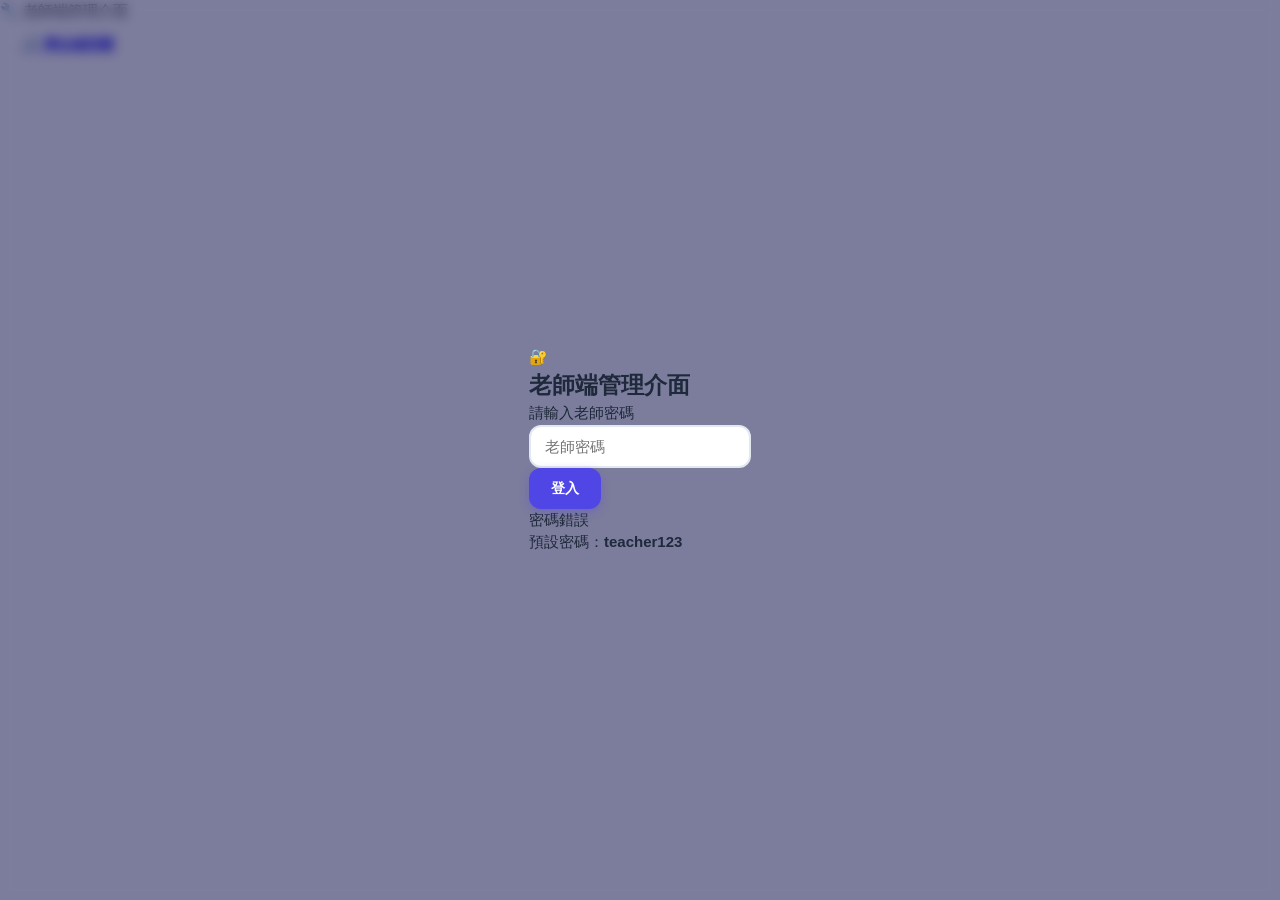
==== teacher.html @ f8ef1023 "Initial commit: flowchart quiz website" ====
<!DOCTYPE html>
<html lang="zh-TW">
<head>
  <meta charset="UTF-8" />
  <meta name="viewport" content="width=device-width, initial-scale=1.0" />
  <title>老師端管理介面 — 流程圖配對練習</title>
  <link rel="stylesheet" href="css/style.css" />
  <style>
    /* ── Teacher-only styles ── */
    .t-layout { display:flex; height:calc(100vh - 56px); overflow:hidden; }
    .t-sidebar {
      width:200px; min-width:200px;
      background:white; border-right:1px solid #e5e7eb;
      padding:20px 12px; display:flex; flex-direction:column; gap:6px;
    }
    .t-nav-btn {
      display:flex; align-items:center; gap:10px;
      padding:10px 14px; border-radius:12px; border:none;
      background:transparent; cursor:pointer;
      font-size:.9rem; font-weight:600; color:#6b7280;
      text-align:left; transition:background .15s, color .15s;
    }
    .t-nav-btn:hover { background:#f3f4f6; color:#4f46e5; }
    .t-nav-btn.active { background:#ede9fe; color:#4f46e5; }
    .t-nav-icon { font-size:1.1rem; }
    .t-content { flex:1; overflow-y:auto; padding:28px 32px; }
    .section { display:none; }
    .section.active { display:block; }

    /* ── Sub-mode tabs ── */
    .mode-tabs { display:flex; gap:4px; margin-bottom:20px; }
    .mode-tab {
      padding:8px 18px; border-radius:10px; border:none;
      font-size:.85rem; font-weight:600; cursor:pointer;
      background:#f3f4f6; color:#6b7280; transition:background .15s, color .15s;
    }
    .mode-tab.active { background:#4f46e5; color:white; }
    .mode-panel { display:none; }
    .mode-panel.active { display:block; }

    /* ── Builder canvas ── */
    #builderCanvas {
      width:100%; height:420px;
      border:2px solid #e5e7eb; border-radius:14px;
      background:white; position:relative; overflow:hidden; cursor:default;
    }
    .builder-node {
      position:absolute; cursor:move; user-select:none;
      display:flex; align-items:center; justify-content:center;
      font-size:.8rem; font-weight:700; text-align:center;
    }
    .builder-node.rect {
      background:#ede9fe; border:2px solid #a78bfa;
      border-radius:10px; min-width:120px; height:44px; padding:0 12px;
    }
    .builder-node.diamond-wrap {
      width:90px; height:90px;
    }
    .builder-node.diamond-inner {
      width:80px; height:80px;
      background:#fef3c7; border:2px solid #f59e0b;
      border-radius:4px; transform:rotate(45deg);
    }
    .builder-node.diamond-inner span { transform:rotate(-45deg); display:block; font-size:.72rem; }
    .builder-node.selected { outline:3px solid #4f46e5; outline-offset:2px; }
    .builder-node .del-node {
      position:absolute; top:-8px; right:-8px;
      background:#ef4444; color:white; border:none; border-radius:50%;
      width:18px; height:18px; font-size:.7rem; cursor:pointer;
      display:none; align-items:center; justify-content:center;
    }
    .builder-node:hover .del-node { display:flex; }

    /* ── Image preview ── */
    #imgPreview {
      max-width:100%; max-height:300px; border-radius:12px;
      border:1px solid #e5e7eb; margin:12px 0; display:none;
    }
    #aiResult {
      background:#f0fdf4; border:1px solid #86efac;
      border-radius:12px; padding:16px; margin-top:12px; display:none;
    }

    /* ── JSON editor ── */
    #jsonEditor {
      width:100%; height:300px;
      font-family:'Courier New', monospace; font-size:.82rem;
      border:2px solid #e5e7eb; border-radius:12px; padding:12px;
      outline:none; resize:vertical;
    }
    #jsonEditor:focus { border-color:#4f46e5; }

    /* ── Scores table ── */
    .score-filter { display:flex; gap:12px; margin-bottom:16px; flex-wrap:wrap; }
  </style>
</head>
<body>

<!-- ── 登入遮罩 ── -->
<div id="loginOverlay" class="overlay">
  <div class="modal">
    <div class="modal-icon">🔐</div>
    <h2 class="modal-title">老師端管理介面</h2>
    <p class="modal-desc">請輸入老師密碼</p>
    <div class="form-group">
      <input type="password" id="teacherPw" class="form-input" placeholder="老師密碼" />
    </div>
    <button class="btn btn-primary w-full" onclick="doTeacherLogin()">登入</button>
    <div class="form-error" id="loginError">密碼錯誤</div>
    <p class="text-sm text-gray mt-4">預設密碼：<strong>teacher123</strong></p>
  </div>
</div>

<!-- ── 頂部列 ── -->
<div class="topbar">
  <div class="topbar-brand">
    <span class="icon">🔧</span>
    老師端管理介面
  </div>
  <div class="topbar-right">
    <a href="index.html?q=Q001" target="_blank" class="btn btn-outline btn-sm">🔗 學生端預覽</a>
  </div>
</div>

<!-- ── 主畫面 ── -->
<div id="mainLayout" class="t-layout hidden">

  <!-- 左側導覽 -->
  <div class="t-sidebar">
    <p style="font-size:.72rem;font-weight:700;color:#9ca3af;text-transform:uppercase;letter-spacing:.08em;margin-bottom:8px;padding:0 4px;">功能選單</p>
    <button class="t-nav-btn active" onclick="showSection('questions')" id="nav-questions">
      <span class="t-nav-icon">📋</span> 題目管理
    </button>
    <button class="t-nav-btn" onclick="showSection('addQuestion')" id="nav-addQuestion">
      <span class="t-nav-icon">➕</span> 新增題目
    </button>
    <button class="t-nav-btn" onclick="showSection('scores')" id="nav-scores">
      <span class="t-nav-icon">📊</span> 成績查看
    </button>
    <div style="margin-top:auto; padding-top:16px; border-top:1px solid #f3f4f6;">
      <button class="t-nav-btn" onclick="doLogout()" style="color:#ef4444;">
        <span class="t-nav-icon">🚪</span> 登出
      </button>
    </div>
  </div>

  <!-- 右側內容 -->
  <div class="t-content">

    <!-- ── 題目管理 ── -->
    <div class="section active" id="section-questions">
      <div style="display:flex;align-items:center;justify-content:space-between;margin-bottom:20px;">
        <h2 style="font-size:1.2rem;font-weight:700;color:#1e1b4b;">📋 題目管理</h2>
        <button class="btn btn-primary btn-sm" onclick="showSection('addQuestion')">➕ 新增題目</button>
      </div>
      <div class="card" style="padding:0;overflow:hidden;">
        <div id="questionListLoading" style="padding:40px;text-align:center;color:#9ca3af;">
          <div class="spinner" style="margin:0 auto 12px;"></div>載入中…
        </div>
        <div id="questionListEmpty" style="padding:40px;text-align:center;color:#9ca3af;display:none;">
          還沒有題目，點右上角「新增題目」開始建立！
        </div>
        <table class="data-table" id="questionTable" style="display:none;">
          <thead>
            <tr>
              <th>題目 ID</th>
              <th>題目名稱</th>
              <th>節點數</th>
              <th>開放狀態</th>
              <th>學生連結</th>
              <th>操作</th>
            </tr>
          </thead>
          <tbody id="questionTableBody"></tbody>
        </table>
      </div>
    </div>

    <!-- ── 新增題目 ── -->
    <div class="section" id="section-addQuestion">
      <h2 style="font-size:1.2rem;font-weight:700;color:#1e1b4b;margin-bottom:16px;">➕ 新增題目</h2>

      <div class="form-group">
        <label class="form-label">題目名稱</label>
        <input type="text" id="newTitle" class="form-input" placeholder="例如：泡茶流程" />
      </div>

      <div class="mode-tabs">
        <button class="mode-tab active" onclick="switchMode('image')">📷 上傳圖片（AI辨識）</button>
        <button class="mode-tab" onclick="switchMode('builder')">🖱️ 視覺介面</button>
        <button class="mode-tab" onclick="switchMode('json')">🔧 JSON 編輯</button>
      </div>

      <!-- Mode A: 圖片上傳 -->
      <div class="mode-panel active" id="mode-image">
        <div class="upload-area" id="uploadArea" onclick="document.getElementById('imgInput').click()">
          <div class="upload-icon">📷</div>
          <div class="upload-text">點擊或拖曳上傳流程圖圖片</div>
          <div class="upload-sub">支援 PNG / JPG，建議從 PPT 或 Canva 截圖</div>
          <input type="file" id="imgInput" accept="image/*" style="display:none;" onchange="handleImageSelect(event)" />
        </div>
        <img id="imgPreview" alt="圖片預覽" />
        <div id="aiLoadingMsg" style="text-align:center;display:none;padding:16px;">
          <div class="spinner"></div>
          <p style="margin-top:10px;color:#6b7280;font-size:.88rem;">AI 辨識中，請稍候…</p>
        </div>
        <div id="aiResult">
          <p style="font-weight:700;color:#065f46;margin-bottom:10px;">✅ AI 辨識完成，請確認以下結果：</p>
          <div id="aiResultPreview"></div>
          <div style="display:flex;gap:8px;margin-top:12px;">
            <button class="btn btn-success btn-sm" onclick="saveFromAI()">✅ 確認儲存</button>
            <button class="btn btn-ghost btn-sm" onclick="switchMode('json')">✏️ 切換 JSON 編輯</button>
          </div>
        </div>
      </div>

      <!-- Mode B: 視覺介面 -->
      <div class="mode-panel" id="mode-builder">
        <div style="display:flex;gap:8px;margin-bottom:12px;flex-wrap:wrap;">
          <button class="btn btn-outline btn-sm" onclick="builderAddNode('rect')">＋ 矩形</button>
          <button class="btn btn-outline btn-sm" onclick="builderAddNode('diamond')">＋ 菱形</button>
          <button class="btn btn-sm" id="connectBtn" onclick="toggleConnectMode()"
            style="background:#fef3c7;color:#92400e;border:1px solid #fcd34d;">🔗 連線模式</button>
          <button class="btn btn-ghost btn-sm" onclick="builderClear()">🗑️ 清除全部</button>
        </div>
        <div id="builderCanvas">
          <svg id="builderSvg" style="position:absolute;top:0;left:0;width:100%;height:100%;pointer-events:none;overflow:visible;">
            <defs>
              <marker id="barrow" viewBox="0 0 10 10" refX="9" refY="5" markerWidth="7" markerHeight="7" orient="auto">
                <path d="M0,0 L10,5 L0,10 z" fill="#6366f1"/>
              </marker>
            </defs>
          </svg>
          <div id="builderNodes"></div>
          <p id="builderHint" style="position:absolute;bottom:12px;left:50%;transform:translateX(-50%);color:#9ca3af;font-size:.78rem;">點選上方按鈕新增節點，雙擊節點可編輯文字</p>
        </div>
        <div id="connLabel" style="display:none;margin-top:10px;">
          <label class="form-label">連線標籤（選填，例如 Yes / No）</label>
          <input type="text" id="connLabelInput" class="form-input" style="max-width:200px;" placeholder="空白表示無標籤" />
          <button class="btn btn-primary btn-sm" style="margin-left:8px;" onclick="confirmConnect()">確認連線</button>
          <button class="btn btn-ghost btn-sm" style="margin-left:4px;" onclick="cancelConnect()">取消</button>
        </div>
        <button class="btn btn-primary" style="margin-top:16px;" onclick="saveFromBuilder()">💾 儲存題目</button>
      </div>

      <!-- Mode C: JSON 編輯 -->
      <div class="mode-panel" id="mode-json">
        <p style="font-size:.82rem;color:#9ca3af;margin-bottom:8px;">📌 進階使用者可直接編輯 JSON 格式。格式說明請參考 README.md</p>
        <textarea id="jsonEditor" placeholder='{
  "nodes": [
    { "id": "n1", "type": "rect", "label": "步驟一" },
    { "id": "n2", "type": "diamond", "label": "條件?" }
  ],
  "connections": [
    { "from": "n1", "to": "n2" }
  ],
  "layout": [
    { "id": "n1", "row": 0, "col": 0 },
    { "id": "n2", "row": 1, "col": 0 }
  ]
}'></textarea>
        <div style="display:flex;gap:8px;margin-top:12px;">
          <button class="btn btn-primary btn-sm" onclick="saveFromJSON()">💾 儲存題目</button>
          <button class="btn btn-ghost btn-sm" onclick="validateJSON()">✔ 驗證格式</button>
        </div>
        <div id="jsonError" style="color:#ef4444;font-size:.82rem;margin-top:8px;display:none;"></div>
        <div id="jsonOk" style="color:#059669;font-size:.82rem;margin-top:8px;display:none;">✅ 格式正確</div>
      </div>
    </div>

    <!-- ── 成績查看 ── -->
    <div class="section" id="section-scores">
      <h2 style="font-size:1.2rem;font-weight:700;color:#1e1b4b;margin-bottom:16px;">📊 成績查看</h2>
      <div class="card" style="margin-bottom:16px;">
        <div class="score-filter">
          <div>
            <label class="form-label">篩選題目</label>
            <select id="scoreFilterQ" class="form-select" style="min-width:160px;" onchange="loadScores()">
              <option value="">全部題目</option>
            </select>
          </div>
          <div>
            <label class="form-label">篩選學生座號</label>
            <input type="text" id="scoreFilterS" class="form-input" style="max-width:140px;" placeholder="例如：101" onchange="loadScores()" />
          </div>
          <div style="align-self:flex-end;">
            <button class="btn btn-ghost btn-sm" onclick="exportCSV()">⬇ 匯出 CSV</button>
          </div>
        </div>
      </div>
      <div class="card" style="padding:0;overflow:hidden;">
        <div id="scoreLoading" style="padding:40px;text-align:center;color:#9ca3af;">
          <div class="spinner" style="margin:0 auto 12px;"></div>載入中…
        </div>
        <div id="scoreEmpty" style="padding:40px;text-align:center;color:#9ca3af;display:none;">目前尚無成績紀錄</div>
        <table class="data-table" id="scoreTable" style="display:none;">
          <thead>
            <tr>
              <th>時間</th>
              <th>座號</th>
              <th>姓名</th>
              <th>題目</th>
              <th>得分</th>
              <th>明細</th>
            </tr>
          </thead>
          <tbody id="scoreTableBody"></tbody>
        </table>
      </div>
    </div>

  </div><!-- /.t-content -->
</div><!-- /#mainLayout -->

<!-- Toast -->
<div class="toast" id="toast"></div>

<script src="js/teacher.js"></script>
</body>
</html>
---- css/style.css ----
/* ══════════════════════════════════════════════════════════════
   流程圖配對練習 — Student UI Stylesheet
   ══════════════════════════════════════════════════════════════ */

/* ── Reset & Base ─────────────────────────────────────────── */
*, *::before, *::after { box-sizing: border-box; margin: 0; padding: 0; }

:root {
  --clr-bg:          #f0f4ff;
  --clr-surface:     #ffffff;
  --clr-primary:     #4f46e5;
  --clr-primary-h:   #4338ca;
  --clr-secondary:   #7c3aed;
  --clr-accent:      #06b6d4;
  --clr-success:     #16a34a;
  --clr-danger:      #dc2626;
  --clr-warn:        #d97706;
  --clr-text:        #1e293b;
  --clr-text-soft:   #64748b;
  --clr-border:      #e2e8f0;
  --clr-sidebar-bg:  #f8f7ff;

  --radius-sm:  6px;
  --radius-md:  12px;
  --radius-lg:  20px;
  --radius-xl:  28px;

  --shadow-sm:  0 1px 3px rgba(0,0,0,.08);
  --shadow-md:  0 4px 16px rgba(0,0,0,.10);
  --shadow-lg:  0 8px 32px rgba(0,0,0,.14);

  --topbar-h:   60px;
  --sidebar-w:  260px;
}

html, body {
  height: 100%;
  font-family: 'Microsoft JhengHei', 'PingFang TC', 'Noto Sans TC', sans-serif;
  background: var(--clr-bg);
  color: var(--clr-text);
  font-size: 15px;
  line-height: 1.5;
}

.hidden { display: none !important; }

/* ── Overlay (Login / Success) ────────────────────────────── */
.overlay {
  position: fixed; inset: 0;
  background: rgba(30, 27, 75, .55);
  backdrop-filter: blur(6px);
  display: flex;
  align-items: center;
  justify-content: center;
  z-index: 1000;
}

/* ── Login Card ────────────────────────────────────────────── */
.login-card {
  background: var(--clr-surface);
  border-radius: var(--radius-xl);
  padding: 40px 36px 36px;
  width: min(420px, 92vw);
  box-shadow: var(--shadow-lg);
  display: flex;
  flex-direction: column;
  gap: 16px;
  animation: slideUp .35s ease;
}

.login-logo {
  font-size: 3rem;
  text-align: center;
  line-height: 1;
}

.login-title {
  text-align: center;
  font-size: 1.45rem;
  font-weight: 700;
  color: var(--clr-primary);
}

.login-subtitle {
  text-align: center;
  color: var(--clr-text-soft);
  font-size: .9rem;
  margin-top: -8px;
}

.form-group {
  display: flex;
  flex-direction: column;
  gap: 6px;
}

.form-group label {
  font-weight: 600;
  font-size: .88rem;
  color: var(--clr-text-soft);
  letter-spacing: .03em;
}

.form-group input {
  border: 2px solid var(--clr-border);
  border-radius: var(--radius-md);
  padding: 11px 14px;
  font-size: 1rem;
  font-family: inherit;
  transition: border-color .2s, box-shadow .2s;
  outline: none;
  color: var(--clr-text);
}

.form-group input:focus {
  border-color: var(--clr-primary);
  box-shadow: 0 0 0 3px rgba(79,70,229,.15);
}

.login-error {
  background: #fef2f2;
  border: 1px solid #fecaca;
  border-radius: var(--radius-sm);
  color: var(--clr-danger);
  font-size: .88rem;
  padding: 10px 14px;
  text-align: center;
}

/* ── Buttons ───────────────────────────────────────────────── */
.btn {
  display: inline-flex;
  align-items: center;
  justify-content: center;
  gap: 7px;
  border: none;
  border-radius: var(--radius-md);
  padding: 11px 22px;
  font-size: .95rem;
  font-family: inherit;
  font-weight: 600;
  cursor: pointer;
  transition: background .18s, transform .12s, box-shadow .18s, opacity .18s;
  white-space: nowrap;
}

.btn:active { transform: scale(.97); }
.btn:disabled { opacity: .45; cursor: not-allowed; transform: none; }

.btn-primary {
  background: var(--clr-primary);
  color: #fff;
  box-shadow: 0 3px 10px rgba(79,70,229,.35);
}
.btn-primary:hover:not(:disabled) {
  background: var(--clr-primary-h);
  box-shadow: 0 5px 16px rgba(79,70,229,.4);
}

.btn-full { width: 100%; }

.btn-confirm {
  background: linear-gradient(135deg, #16a34a, #15803d);
  color: #fff;
  box-shadow: 0 3px 10px rgba(22,163,74,.35);
}
.btn-confirm:hover:not(:disabled) {
  background: linear-gradient(135deg, #15803d, #166534);
}

.btn-submit {
  background: linear-gradient(135deg, var(--clr-primary), var(--clr-secondary));
  color: #fff;
  box-shadow: 0 3px 10px rgba(79,70,229,.35);
}
.btn-submit:hover:not(:disabled) { opacity: .9; }

.btn-reset {
  background: #f1f5f9;
  color: var(--clr-text-soft);
  border: 1.5px solid var(--clr-border);
}
.btn-reset:hover { background: #e2e8f0; }

/* ── Spinner ───────────────────────────────────────────────── */
.spinner {
  width: 18px; height: 18px;
  border: 2.5px solid rgba(255,255,255,.35);
  border-top-color: #fff;
  border-radius: 50%;
  animation: spin .7s linear infinite;
  display: inline-block;
}

.big-spinner {
  width: 48px; height: 48px;
  border: 4px solid var(--clr-border);
  border-top-color: var(--clr-primary);
  border-radius: 50%;
  animation: spin .8s linear infinite;
  margin: 0 auto 16px;
}

@keyframes spin { to { transform: rotate(360deg); } }

@keyframes slideUp {
  from { opacity: 0; transform: translateY(24px); }
  to   { opacity: 1; transform: translateY(0); }
}

@keyframes popIn {
  from { opacity: 0; transform: scale(.85); }
  to   { opacity: 1; transform: scale(1); }
}

/* ── Top Bar ───────────────────────────────────────────────── */
#topBar {
  position: fixed;
  top: 0; left: 0; right: 0;
  height: var(--topbar-h);
  background: linear-gradient(135deg, var(--clr-primary), var(--clr-secondary));
  display: flex;
  align-items: center;
  justify-content: space-between;
  padding: 0 24px;
  z-index: 100;
  box-shadow: 0 2px 12px rgba(79,70,229,.3);
}

.topbar-left {
  display: flex;
  align-items: center;
  gap: 10px;
  overflow: hidden;
}

.topbar-icon { font-size: 1.4rem; }

.topbar-title {
  font-size: 1.1rem;
  font-weight: 700;
  color: #fff;
  letter-spacing: .02em;
  white-space: nowrap;
}

.question-badge {
  background: rgba(255,255,255,.22);
  color: #fff;
  border-radius: 20px;
  padding: 3px 12px;
  font-size: .8rem;
  font-weight: 600;
  white-space: nowrap;
}

.user-badge {
  display: flex;
  align-items: center;
  gap: 7px;
  background: rgba(255,255,255,.18);
  color: #fff;
  border-radius: 20px;
  padding: 5px 14px;
  font-size: .88rem;
  font-weight: 600;
  white-space: nowrap;
}

.user-avatar { font-size: 1rem; }

/* ── App Shell Layout ──────────────────────────────────────── */
#appShell {
  display: flex;
  flex-direction: column;
  height: 100vh;
}

#mainBody {
  display: flex;
  margin-top: var(--topbar-h);
  height: calc(100vh - var(--topbar-h));
  overflow: hidden;
}

/* ── Sidebar ────────────────────────────────────────────────── */
#sidebar {
  width: var(--sidebar-w);
  flex-shrink: 0;
  background: var(--clr-sidebar-bg);
  border-right: 2px solid var(--clr-border);
  display: flex;
  flex-direction: column;
  overflow: hidden;
  padding: 16px 14px;
  gap: 12px;
}

.sidebar-header h2 {
  font-size: 1rem;
  font-weight: 700;
  color: var(--clr-primary);
}

.sidebar-hint {
  font-size: .78rem;
  color: var(--clr-text-soft);
  margin-top: 2px;
}

#cardPool {
  flex: 1;
  overflow-y: auto;
  display: flex;
  flex-direction: column;
  gap: 10px;
  padding-right: 2px;
}

#cardPool::-webkit-scrollbar { width: 5px; }
#cardPool::-webkit-scrollbar-thumb { background: var(--clr-border); border-radius: 4px; }

/* ── Draggable Cards ────────────────────────────────────────── */
.drag-card {
  position: relative;
  display: flex;
  align-items: center;
  justify-content: center;
  text-align: center;
  padding: 10px 12px;
  font-size: .88rem;
  font-weight: 600;
  cursor: grab;
  user-select: none;
  transition: opacity .2s, box-shadow .2s, transform .15s;
  min-height: 52px;
  word-break: break-all;
}

.drag-card:hover { transform: translateY(-2px); box-shadow: var(--shadow-md); }
.drag-card:active { cursor: grabbing; }

.drag-card.used {
  opacity: .3;
  pointer-events: none;
}

/* Rect card */
.drag-card.type-rect {
  background: linear-gradient(135deg, #dbeafe, #bfdbfe);
  border: 2.5px solid #3b82f6;
  border-radius: var(--radius-md);
  color: #1d4ed8;
}

/* Diamond card — visual diamond shape */
.drag-card.type-diamond {
  background: transparent;
  border: none;
  padding: 6px 4px;
  min-height: 78px;
}

.drag-card.type-diamond .diamond-inner {
  position: relative;
  width: 100%;
  min-height: 66px;
  display: flex;
  align-items: center;
  justify-content: center;
}

.drag-card.type-diamond .diamond-inner::before {
  content: '';
  position: absolute;
  width: 80%;
  padding-bottom: 50%;
  background: linear-gradient(135deg, #fef9c3, #fde68a);
  border: 2.5px solid #f59e0b;
  border-radius: 4px;
  transform: rotate(45deg);
  z-index: 0;
  top: 50%;
  left: 50%;
  transform: translate(-50%, -50%) rotate(45deg);
}

.drag-card.type-diamond .diamond-inner span {
  position: relative;
  z-index: 1;
  font-size: .82rem;
  font-weight: 700;
  color: #92400e;
  text-align: center;
  padding: 0 8px;
  line-height: 1.3;
}

/* ── Legend ─────────────────────────────────────────────────── */
.legend {
  display: flex;
  flex-direction: column;
  gap: 8px;
  padding-top: 8px;
  border-top: 1.5px dashed var(--clr-border);
}

.legend-item {
  display: flex;
  align-items: center;
  gap: 10px;
  font-size: .78rem;
  color: var(--clr-text-soft);
}

.legend-shape {
  flex-shrink: 0;
  width: 28px; height: 18px;
}

.legend-rect {
  background: #dbeafe;
  border: 2px solid #3b82f6;
  border-radius: 5px;
}

.legend-diamond {
  width: 18px; height: 18px;
  background: #fde68a;
  border: 2px solid #f59e0b;
  transform: rotate(45deg);
  border-radius: 2px;
  flex-shrink: 0;
}

/* ── Flowchart Area ─────────────────────────────────────────── */
#flowchartArea {
  flex: 1;
  display: flex;
  flex-direction: column;
  overflow: hidden;
}

#flowchartCanvas {
  flex: 1;
  overflow: auto;
  padding: 24px 32px;
  display: flex;
  flex-direction: column;
  align-items: center;
}

#flowchartGrid {
  display: grid;
  gap: 0;
  min-width: 320px;
}

/* ── Center Messages (loading / error) ──────────────────────── */
.center-message {
  flex: 1;
  display: flex;
  flex-direction: column;
  align-items: center;
  justify-content: center;
  gap: 12px;
  color: var(--clr-text-soft);
  font-size: 1rem;
  padding: 40px;
}

.error-icon { font-size: 2.5rem; }

/* ── Grid Cells ─────────────────────────────────────────────── */
.grid-cell {
  display: flex;
  align-items: center;
  justify-content: center;
  min-width: 140px;
  min-height: 64px;
  padding: 6px;
}

/* Fixed nodes (start / end terminals) */
.node-fixed {
  background: linear-gradient(135deg, #f0fdf4, #dcfce7);
  border: 2.5px solid #16a34a;
  border-radius: 999px;
  padding: 10px 24px;
  font-size: .88rem;
  font-weight: 700;
  color: #166534;
  white-space: nowrap;
}

/* ── Drop Zones ─────────────────────────────────────────────── */
.drop-zone {
  position: relative;
  display: flex;
  align-items: center;
  justify-content: center;
  min-width: 130px;
  min-height: 58px;
  transition: background .18s, border-color .18s;
}

.drop-zone .zone-placeholder {
  font-size: .75rem;
  color: #94a3b8;
  pointer-events: none;
  font-style: italic;
  text-align: center;
}

/* Rect drop zone */
.drop-zone.zone-rect {
  background: #f8fafc;
  border: 2.5px dashed #93c5fd;
  border-radius: var(--radius-md);
  width: 100%;
}

.drop-zone.zone-rect.drag-over {
  background: #dbeafe;
  border-color: #3b82f6;
  border-style: solid;
}

/* Diamond drop zone */
.drop-zone.zone-diamond {
  background: transparent;
  border: none;
  min-width: 140px;
  min-height: 80px;
}

.drop-zone.zone-diamond .diamond-zone-bg {
  position: absolute;
  inset: 0;
  display: flex;
  align-items: center;
  justify-content: center;
}

.drop-zone.zone-diamond .diamond-zone-bg::before {
  content: '';
  position: absolute;
  width: 90px;
  height: 52px;
  background: #fffbeb;
  border: 2.5px dashed #fbbf24;
  border-radius: 4px;
  transform: rotate(45deg);
}

.drop-zone.zone-diamond.drag-over .diamond-zone-bg::before {
  background: #fef3c7;
  border-color: #f59e0b;
  border-style: solid;
}

/* Zone placeholder text sits above the diamond bg */
.drop-zone.zone-diamond .zone-placeholder {
  position: relative;
  z-index: 1;
}

/* ── Filled Zone Content ────────────────────────────────────── */
.zone-filled-card {
  position: relative;
  display: flex;
  align-items: center;
  justify-content: center;
  width: 100%;
  height: 100%;
  min-height: 52px;
  text-align: center;
  font-size: .85rem;
  font-weight: 600;
  word-break: break-all;
  padding: 8px 24px 8px 10px;
}

/* Rect zone filled */
.drop-zone.zone-rect .zone-filled-card {
  background: linear-gradient(135deg, #dbeafe, #bfdbfe);
  border: 2.5px solid #3b82f6;
  border-radius: var(--radius-md);
  color: #1d4ed8;
}

/* Diamond zone filled — text over the diamond shape */
.drop-zone.zone-diamond .zone-filled-card {
  z-index: 1;
  background: transparent;
  color: #92400e;
  font-weight: 700;
  min-height: 80px;
}

.drop-zone.zone-diamond.filled .diamond-zone-bg::before {
  background: linear-gradient(135deg, #fef9c3, #fde68a);
  border-color: #f59e0b;
  border-style: solid;
}

/* Remove button (×) */
.zone-remove-btn {
  position: absolute;
  top: -8px; right: -8px;
  width: 20px; height: 20px;
  border-radius: 50%;
  background: var(--clr-danger);
  color: #fff;
  border: none;
  font-size: .72rem;
  line-height: 1;
  cursor: pointer;
  display: flex;
  align-items: center;
  justify-content: center;
  z-index: 10;
  box-shadow: var(--shadow-sm);
  transition: transform .15s;
}
.zone-remove-btn:hover { transform: scale(1.15); }

/* ── Result Highlighting ────────────────────────────────────── */
.drop-zone.result-correct.zone-rect {
  background: #f0fdf4;
  border-color: #16a34a;
  border-style: solid;
}
.drop-zone.result-correct.zone-rect .zone-filled-card {
  background: linear-gradient(135deg, #bbf7d0, #86efac);
  border-color: #16a34a;
  color: #14532d;
}
.drop-zone.result-correct.zone-diamond .diamond-zone-bg::before {
  background: #bbf7d0;
  border-color: #16a34a;
  border-style: solid;
}
.drop-zone.result-correct.zone-diamond .zone-filled-card {
  color: #14532d;
}

.drop-zone.result-wrong.zone-rect {
  background: #fef2f2;
  border-color: var(--clr-danger);
  border-style: solid;
}
.drop-zone.result-wrong.zone-rect .zone-filled-card {
  background: linear-gradient(135deg, #fee2e2, #fecaca);
  border-color: var(--clr-danger);
  color: #7f1d1d;
}
.drop-zone.result-wrong.zone-diamond .diamond-zone-bg::before {
  background: #fee2e2;
  border-color: var(--clr-danger);
  border-style: solid;
}
.drop-zone.result-wrong.zone-diamond .zone-filled-card {
  color: #7f1d1d;
}

/* Result badge (✅ / ❌) on each zone */
.result-badge {
  position: absolute;
  top: -10px; left: 50%;
  transform: translateX(-50%);
  font-size: .72rem;
  padding: 1px 8px;
  border-radius: 10px;
  font-weight: 700;
  z-index: 20;
  white-space: nowrap;
  pointer-events: none;
}
.result-badge.badge-correct { background: #16a34a; color: #fff; }
.result-badge.badge-wrong   { background: var(--clr-danger); color: #fff; }

/* Confirmed state: disable further interaction */
.drop-zone.confirmed {
  pointer-events: none;
}

/* ── Arrow Elements ─────────────────────────────────────────── */
.grid-cell.arrow-cell {
  min-height: 40px;
  min-width: 50px;
  padding: 0;
  position: relative;
  align-items: stretch;
}

.arrow-down {
  display: flex;
  flex-direction: column;
  align-items: center;
  justify-content: flex-start;
  width: 100%;
  height: 100%;
  min-height: 40px;
  position: relative;
}

.arrow-down .arrow-line {
  width: 2px;
  flex: 1;
  background: #94a3b8;
  min-height: 14px;
}

.arrow-down .arrow-head {
  width: 0; height: 0;
  border-left: 7px solid transparent;
  border-right: 7px solid transparent;
  border-top: 10px solid #94a3b8;
}

.arrow-label {
  position: absolute;
  left: calc(100% + 4px);
  top: 50%;
  transform: translateY(-50%);
  font-size: .7rem;
  font-weight: 700;
  color: var(--clr-warn);
  background: #fffbeb;
  border: 1px solid #fde68a;
  border-radius: 4px;
  padding: 1px 6px;
  white-space: nowrap;
  z-index: 5;
}

/* Horizontal connector (for branches) */
.arrow-h-left,
.arrow-h-right {
  width: 100%;
  height: 2px;
  background: #94a3b8;
  align-self: flex-start;
  margin-top: 30px; /* align to node center */
}

/* ── Action Bar ─────────────────────────────────────────────── */
.action-bar {
  flex-shrink: 0;
  background: var(--clr-surface);
  border-top: 2px solid var(--clr-border);
  padding: 14px 24px;
  display: flex;
  flex-direction: column;
  gap: 10px;
}

.action-buttons {
  display: flex;
  flex-wrap: wrap;
  gap: 10px;
  align-items: center;
}

/* ── Score Panel ────────────────────────────────────────────── */
.score-panel {
  display: flex;
  align-items: center;
  gap: 12px;
  background: linear-gradient(135deg, #f0fdf4, #dcfce7);
  border: 2px solid #86efac;
  border-radius: var(--radius-md);
  padding: 12px 20px;
  font-size: 1.05rem;
  font-weight: 700;
  color: #15803d;
  animation: popIn .3s ease;
}

.score-panel.panel-fail {
  background: linear-gradient(135deg, #fef2f2, #fee2e2);
  border-color: #fca5a5;
  color: #dc2626;
}

#scoreIcon { font-size: 1.5rem; }

/* ── Hint Panel ─────────────────────────────────────────────── */
.hint-panel {
  background: #fffbeb;
  border: 1.5px solid #fde68a;
  border-radius: var(--radius-md);
  padding: 10px 16px;
  font-size: .85rem;
  color: #92400e;
  animation: popIn .3s ease;
}

.hint-panel h4 {
  font-size: .88rem;
  font-weight: 700;
  margin-bottom: 6px;
  color: #78350f;
}

.hint-panel ul {
  list-style: none;
  display: flex;
  flex-direction: column;
  gap: 4px;
  padding-left: 4px;
}

.hint-panel li::before { content: '❌ '; }

/* ── Success Modal ──────────────────────────────────────────── */
.success-card {
  background: var(--clr-surface);
  border-radius: var(--radius-xl);
  padding: 44px 40px;
  width: min(380px, 90vw);
  text-align: center;
  box-shadow: var(--shadow-lg);
  display: flex;
  flex-direction: column;
  align-items: center;
  gap: 14px;
  animation: popIn .35s ease;
}

.success-icon { font-size: 3.5rem; }

.success-card h2 {
  font-size: 1.4rem;
  color: var(--clr-success);
}

.success-card p {
  color: var(--clr-text-soft);
  font-size: .92rem;
}

/* ── Scrollbar ──────────────────────────────────────────────── */
::-webkit-scrollbar { width: 6px; height: 6px; }
::-webkit-scrollbar-track { background: transparent; }
::-webkit-scrollbar-thumb { background: #cbd5e1; border-radius: 3px; }

/* ── Responsive ─────────────────────────────────────────────── */
@media (max-width: 700px) {
  :root { --sidebar-w: 190px; }
  .topbar-title { font-size: .88rem; }
  #flowchartCanvas { padding: 14px; }
  .action-bar { padding: 10px 14px; }
}
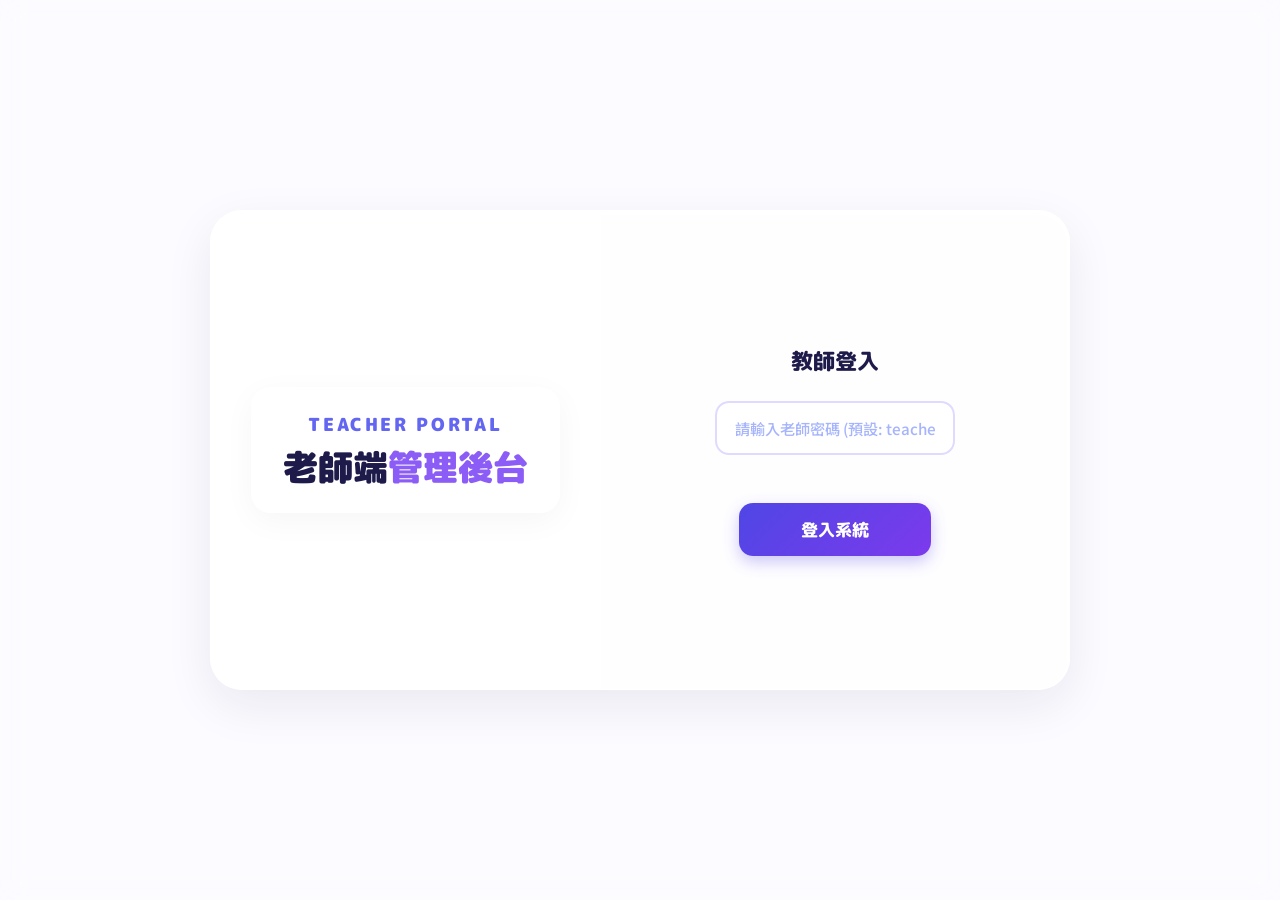
==== commit fcc49151: "Update layout, timer, class filters, 90-degree flowchart arrows" ====
--- a/teacher.html
+++ b/teacher.html
@@ -1,320 +1,295 @@
 <!DOCTYPE html>
 <html lang="zh-TW">
 <head>
-  <meta charset="UTF-8" />
-  <meta name="viewport" content="width=device-width, initial-scale=1.0" />
+  <meta charset="UTF-8">
+  <meta name="viewport" content="width=device-width, initial-scale=1.0">
   <title>老師端管理介面 — 流程圖配對練習</title>
+  <link href="https://fonts.googleapis.com/css2?family=M+PLUS+Rounded+1c:wght@700;800;900&family=Noto+Sans+TC:wght@400;700;900&display=swap" rel="stylesheet">
   <link rel="stylesheet" href="css/style.css" />
   <style>
-    /* ── Teacher-only styles ── */
-    .t-layout { display:flex; height:calc(100vh - 56px); overflow:hidden; }
-    .t-sidebar {
-      width:200px; min-width:200px;
-      background:white; border-right:1px solid #e5e7eb;
-      padding:20px 12px; display:flex; flex-direction:column; gap:6px;
-    }
-    .t-nav-btn {
-      display:flex; align-items:center; gap:10px;
-      padding:10px 14px; border-radius:12px; border:none;
-      background:transparent; cursor:pointer;
-      font-size:.9rem; font-weight:600; color:#6b7280;
-      text-align:left; transition:background .15s, color .15s;
-    }
-    .t-nav-btn:hover { background:#f3f4f6; color:#4f46e5; }
-    .t-nav-btn.active { background:#ede9fe; color:#4f46e5; }
-    .t-nav-icon { font-size:1.1rem; }
-    .t-content { flex:1; overflow-y:auto; padding:28px 32px; }
-    .section { display:none; }
-    .section.active { display:block; }
-
-    /* ── Sub-mode tabs ── */
-    .mode-tabs { display:flex; gap:4px; margin-bottom:20px; }
-    .mode-tab {
-      padding:8px 18px; border-radius:10px; border:none;
-      font-size:.85rem; font-weight:600; cursor:pointer;
-      background:#f3f4f6; color:#6b7280; transition:background .15s, color .15s;
-    }
-    .mode-tab.active { background:#4f46e5; color:white; }
-    .mode-panel { display:none; }
-    .mode-panel.active { display:block; }
-
-    /* ── Builder canvas ── */
-    #builderCanvas {
-      width:100%; height:420px;
-      border:2px solid #e5e7eb; border-radius:14px;
-      background:white; position:relative; overflow:hidden; cursor:default;
-    }
-    .builder-node {
-      position:absolute; cursor:move; user-select:none;
-      display:flex; align-items:center; justify-content:center;
-      font-size:.8rem; font-weight:700; text-align:center;
-    }
-    .builder-node.rect {
-      background:#ede9fe; border:2px solid #a78bfa;
-      border-radius:10px; min-width:120px; height:44px; padding:0 12px;
-    }
-    .builder-node.diamond-wrap {
-      width:90px; height:90px;
-    }
-    .builder-node.diamond-inner {
-      width:80px; height:80px;
-      background:#fef3c7; border:2px solid #f59e0b;
-      border-radius:4px; transform:rotate(45deg);
-    }
-    .builder-node.diamond-inner span { transform:rotate(-45deg); display:block; font-size:.72rem; }
-    .builder-node.selected { outline:3px solid #4f46e5; outline-offset:2px; }
-    .builder-node .del-node {
-      position:absolute; top:-8px; right:-8px;
-      background:#ef4444; color:white; border:none; border-radius:50%;
-      width:18px; height:18px; font-size:.7rem; cursor:pointer;
-      display:none; align-items:center; justify-content:center;
-    }
-    .builder-node:hover .del-node { display:flex; }
-
-    /* ── Image preview ── */
-    #imgPreview {
-      max-width:100%; max-height:300px; border-radius:12px;
-      border:1px solid #e5e7eb; margin:12px 0; display:none;
-    }
-    #aiResult {
-      background:#f0fdf4; border:1px solid #86efac;
-      border-radius:12px; padding:16px; margin-top:12px; display:none;
-    }
-
-    /* ── JSON editor ── */
-    #jsonEditor {
-      width:100%; height:300px;
-      font-family:'Courier New', monospace; font-size:.82rem;
-      border:2px solid #e5e7eb; border-radius:12px; padding:12px;
-      outline:none; resize:vertical;
-    }
-    #jsonEditor:focus { border-color:#4f46e5; }
-
-    /* ── Scores table ── */
-    .score-filter { display:flex; gap:12px; margin-bottom:16px; flex-wrap:wrap; }
+    /* ── Teacher-specific styles ── */
+    .t-layout { display: flex; height: calc(100vh - 52px); overflow: hidden; background: #f9f8ff; }
+    
+    /* Sidebar */
+    .t-sidebar { width: 220px; background: #fff; border-right: 2px solid #ddd8f8; padding: 20px 12px; display: flex; flex-direction: column; gap: 8px; flex-shrink: 0; }
+    .t-nav-btn { display: flex; align-items: center; gap: 10px; padding: 12px 14px; border-radius: 12px; border: none; background: transparent; cursor: pointer; font-size: 0.9rem; font-weight: 700; color: #6b7280; text-align: left; transition: all 0.2s; font-family: 'Noto Sans TC', sans-serif; }
+    .t-nav-btn:hover { background: #f3f4f6; color: #4f46e5; }
+    .t-nav-btn.active { background: #ede9fe; color: #4f46e5; }
+    .t-nav-icon { font-size: 1.2rem; }
+    
+    /* Content Area */
+    .t-content { flex: 1; padding: 24px 32px; overflow-y: auto; }
+    .t-section { display: none; }
+    .t-section.active { display: block; }
+    
+    /* Cards & Tables */
+    .card { background: #fff; border-radius: 20px; padding: 24px; box-shadow: 0 4px 20px rgba(30,27,75,0.05); border: 1px solid #e0daff; margin-bottom: 24px; }
+    .card-title { font-family: 'M PLUS Rounded 1c', sans-serif; font-size: 1.4rem; font-weight: 800; color: #1e1b4b; margin-bottom: 20px; display: flex; align-items: center; justify-content: space-between; }
+    
+    table { width: 100%; border-collapse: collapse; margin-top: 10px; }
+    th { background: #f3f4f6; color: #4b5563; font-weight: 800; padding: 12px 16px; text-align: left; font-size: 0.85rem; }
+    th:first-child { border-radius: 12px 0 0 12px; }
+    th:last-child { border-radius: 0 12px 12px 0; }
+    td { padding: 16px; border-bottom: 1px solid #e5e7eb; color: #1f2937; font-size: 0.9rem; font-weight: 700; }
+    tr:last-child td { border-bottom: none; }
+    
+    /* Builder Canvas */
+    .toolbar { display: flex; gap: 8px; margin-bottom: 16px; background: #f0ebff; padding: 12px; border-radius: 16px; border: 1px solid #ddd8f8; align-items: center; flex-wrap: wrap; }
+    .tool-btn { padding: 6px 12px; border-radius: 8px; border: none; font-size: 0.75rem; font-weight: 700; cursor: pointer; display: flex; align-items: center; gap: 6px; font-family: 'M PLUS Rounded 1c', sans-serif; transition: transform 0.1s; }
+    .tool-btn:hover { transform: translateY(-2px); filter: brightness(0.95); }
+    .tb-o { background: #eef2ff; color: #3730a3; border: 2px solid #6366f1; border-radius: 99px; }
+    .tb-r { background: #f0f9ff; color: #0c4a6e; border: 2px solid #0ea5e9; }
+    .tb-p { background: #fffbeb; color: #78350f; border: 2px solid #f59e0b; }
+    .tb-d { background: #fdf2f8; color: #831843; border: 2px solid #ec4899; }
+    .tb-link { background: #1f2937; color: #fff; }
+    .tb-link.active { background: #ec4899; box-shadow: 0 0 0 4px #fbcfe8; }
+    
+    #builderWrap { position: relative; width: 100%; min-height: 500px; height: 600px; border: 2px dashed #c4b5fd; border-radius: 16px; background: #fdfcff; overflow-x: hidden; overflow-y: auto; background-image: radial-gradient(#e0daff 1px, transparent 1px); background-size: 20px 20px; }
+    #canvasLines { position: absolute; inset: 0; pointer-events: none; z-index: 1; min-height: 1200px; }
+    #canvasNodes { position: absolute; inset: 0; z-index: 2; min-height: 1200px; }
+    
+    .node { position: absolute; cursor: move; user-select: none; display: flex; flex-direction: column; align-items: center; }
+    .node-shape { display: flex; align-items: center; justify-content: center; position: relative; }
+    .node-input { position: absolute; width: 80%; background: transparent; border: none; text-align: center; font-family: 'M PLUS Rounded 1c', sans-serif; font-size: 0.85rem; font-weight: 800; z-index: 2; outline: none; }
+    .node-input::placeholder { color: rgba(0,0,0,0.3); }
+    
+    .ns-o { width: 140px; height: 44px; border-radius: 99px; border: 2.5px solid #6366f1; background: #eef2ff; }
+    .ns-r { width: 140px; height: 44px; border-radius: 8px; border: 2.5px solid #0ea5e9; background: #f0f9ff; }
+    .ns-p { width: 152px; height: 44px; position: relative; }
+    .ns-p-bg { position: absolute; inset: 0 6px; border: 2.5px solid #f59e0b; border-radius: 3px; transform: skewX(-16deg); background: #fffbeb; }
+    .ns-d { width: 160px; height: 66px; position: relative; }
+    .ns-d svg { position: absolute; inset: 0; width: 100%; height: 100%; }
+    
+    .node-id { display: none; }
+    .node-del { position: absolute; top: -10px; right: -10px; width: 22px; height: 22px; background: #ef4444; color: #fff; border-radius: 50%; font-size: 0.8rem; font-weight: 900; display: none; align-items: center; justify-content: center; cursor: pointer; border: 2px solid #fff; z-index: 10; }
+    .node:hover .node-del { display: flex; }
+    .node.connecting { border-radius: 8px; box-shadow: 0 0 0 4px #ec4899; }
+    
+    /* Sub-tabs */
+    .mode-tabs { display: flex; gap: 8px; margin-bottom: 20px; border-bottom: 2px solid #e5e7eb; padding-bottom: 10px; }
+    .mode-tab { padding: 8px 16px; border-radius: 10px; border: none; font-size: 0.85rem; font-weight: 800; cursor: pointer; background: transparent; color: #6b7280; }
+    .mode-tab.active { background: #4f46e5; color: #fff; }
+    .mode-panel { display: none; }
+    .mode-panel.active { display: block; }
+
+    /* Switch toggle */
+    .switch { position: relative; display: inline-block; width: 44px; height: 24px; }
+    .switch input { opacity: 0; width: 0; height: 0; }
+    .slider { position: absolute; cursor: pointer; inset: 0; background-color: #ccc; transition: .4s; border-radius: 24px; }
+    .slider:before { position: absolute; content: ""; height: 18px; width: 18px; left: 3px; bottom: 3px; background-color: white; transition: .4s; border-radius: 50%; }
+    input:checked + .slider { background-color: #10b981; }
+    input:checked + .slider:before { transform: translateX(20px); }
+    
+    /* Input fields */
+    .form-input { padding: 10px 14px; border: 2px solid #e0daff; border-radius: 10px; font-weight: 700; outline: none; width: 100%; max-width: 300px; font-family: 'Noto Sans TC'; }
+    .form-input:focus { border-color: #6366f1; }
   </style>
 </head>
 <body>
 
-<!-- ── 登入遮罩 ── -->
-<div id="loginOverlay" class="overlay">
-  <div class="modal">
-    <div class="modal-icon">🔐</div>
-    <h2 class="modal-title">老師端管理介面</h2>
-    <p class="modal-desc">請輸入老師密碼</p>
-    <div class="form-group">
-      <input type="password" id="teacherPw" class="form-input" placeholder="老師密碼" />
-    </div>
-    <button class="btn btn-primary w-full" onclick="doTeacherLogin()">登入</button>
-    <div class="form-error" id="loginError">密碼錯誤</div>
-    <p class="text-sm text-gray mt-4">預設密碼：<strong>teacher123</strong></p>
-  </div>
-</div>
-
-<!-- ── 頂部列 ── -->
-<div class="topbar">
-  <div class="topbar-brand">
-    <span class="icon">🔧</span>
-    老師端管理介面
-  </div>
-  <div class="topbar-right">
-    <a href="index.html?q=Q001" target="_blank" class="btn btn-outline btn-sm">🔗 學生端預覽</a>
-  </div>
-</div>
-
-<!-- ── 主畫面 ── -->
-<div id="mainLayout" class="t-layout hidden">
-
-  <!-- 左側導覽 -->
-  <div class="t-sidebar">
-    <p style="font-size:.72rem;font-weight:700;color:#9ca3af;text-transform:uppercase;letter-spacing:.08em;margin-bottom:8px;padding:0 4px;">功能選單</p>
-    <button class="t-nav-btn active" onclick="showSection('questions')" id="nav-questions">
-      <span class="t-nav-icon">📋</span> 題目管理
-    </button>
-    <button class="t-nav-btn" onclick="showSection('addQuestion')" id="nav-addQuestion">
-      <span class="t-nav-icon">➕</span> 新增題目
-    </button>
-    <button class="t-nav-btn" onclick="showSection('scores')" id="nav-scores">
-      <span class="t-nav-icon">📊</span> 成績查看
-    </button>
-    <div style="margin-top:auto; padding-top:16px; border-top:1px solid #f3f4f6;">
-      <button class="t-nav-btn" onclick="doLogout()" style="color:#ef4444;">
-        <span class="t-nav-icon">🚪</span> 登出
-      </button>
+  <!-- ====================
+       LOGIN OVERLAY
+  ===================== -->
+  <div id="viewLogin">
+    <div class="lp-bg"></div>
+    <div class="lp-blur"></div>
+    <div class="lp-card">
+      <div class="lp-left">
+        <div class="lp-txt">
+          <div class="lp-title-en">TEACHER PORTAL</div>
+          <div class="lp-title-zh">老師端<span>管理後台</span></div>
+        </div>
+      </div>
+      <div class="lp-right">
+        <div class="lp-form-title">教師登入</div>
+        <div class="lp-form">
+          <input type="password" id="loginPw" class="lp-input" placeholder="請輸入老師密碼 (預設: teacher123)" />
+          <div class="lp-error" id="loginError"></div>
+          <button class="lp-btn" id="btnLogin" onclick="doTeacherLogin()">登入系統</button>
+        </div>
+      </div>
     </div>
   </div>
 
-  <!-- 右側內容 -->
-  <div class="t-content">
-
-    <!-- ── 題目管理 ── -->
-    <div class="section active" id="section-questions">
-      <div style="display:flex;align-items:center;justify-content:space-between;margin-bottom:20px;">
-        <h2 style="font-size:1.2rem;font-weight:700;color:#1e1b4b;">📋 題目管理</h2>
-        <button class="btn btn-primary btn-sm" onclick="showSection('addQuestion')">➕ 新增題目</button>
-      </div>
-      <div class="card" style="padding:0;overflow:hidden;">
-        <div id="questionListLoading" style="padding:40px;text-align:center;color:#9ca3af;">
-          <div class="spinner" style="margin:0 auto 12px;"></div>載入中…
-        </div>
-        <div id="questionListEmpty" style="padding:40px;text-align:center;color:#9ca3af;display:none;">
-          還沒有題目，點右上角「新增題目」開始建立！
-        </div>
-        <table class="data-table" id="questionTable" style="display:none;">
-          <thead>
-            <tr>
-              <th>題目 ID</th>
-              <th>題目名稱</th>
-              <th>節點數</th>
-              <th>開放狀態</th>
-              <th>學生連結</th>
-              <th>操作</th>
-            </tr>
-          </thead>
-          <tbody id="questionTableBody"></tbody>
-        </table>
-      </div>
+  <!-- ====================
+       TOP BAR
+  ===================== -->
+  <div class="tb">
+    <div class="tb-brand">👨‍🏫 老師端管理介面</div>
+    <div class="tb-sep"></div>
+    <div class="tb-role" style="border:none;background:transparent;font-family:'Noto Sans TC';">流程圖配對練習系統</div>
+    <div class="tb-user" style="cursor:pointer;" onclick="logout()">🚪 登出系統</div>
+  </div>
+
+  <!-- ====================
+       LAYOUT
+  ===================== -->
+  <div class="t-layout">
+    
+    <!-- Sidebar -->
+    <div class="t-sidebar">
+      <button class="t-nav-btn active" onclick="switchSection('secQuestions', this)"><span class="t-nav-icon">🧩</span> 題庫管理</button>
+      <button class="t-nav-btn" onclick="switchSection('secAddQuestion', this)"><span class="t-nav-icon">✨</span> 新增題目</button>
+      <button class="t-nav-btn" onclick="switchSection('secScores', this)"><span class="t-nav-icon">📊</span> 學生總成績</button>
+      <button class="t-nav-btn" onclick="switchSection('secLeaderboard', this)"><span class="t-nav-icon">🏆</span> 競賽排行榜</button>
     </div>
 
-    <!-- ── 新增題目 ── -->
-    <div class="section" id="section-addQuestion">
-      <h2 style="font-size:1.2rem;font-weight:700;color:#1e1b4b;margin-bottom:16px;">➕ 新增題目</h2>
-
-      <div class="form-group">
-        <label class="form-label">題目名稱</label>
-        <input type="text" id="newTitle" class="form-input" placeholder="例如：泡茶流程" />
-      </div>
-
-      <div class="mode-tabs">
-        <button class="mode-tab active" onclick="switchMode('image')">📷 上傳圖片（AI辨識）</button>
-        <button class="mode-tab" onclick="switchMode('builder')">🖱️ 視覺介面</button>
-        <button class="mode-tab" onclick="switchMode('json')">🔧 JSON 編輯</button>
-      </div>
-
-      <!-- Mode A: 圖片上傳 -->
-      <div class="mode-panel active" id="mode-image">
-        <div class="upload-area" id="uploadArea" onclick="document.getElementById('imgInput').click()">
-          <div class="upload-icon">📷</div>
-          <div class="upload-text">點擊或拖曳上傳流程圖圖片</div>
-          <div class="upload-sub">支援 PNG / JPG，建議從 PPT 或 Canva 截圖</div>
-          <input type="file" id="imgInput" accept="image/*" style="display:none;" onchange="handleImageSelect(event)" />
-        </div>
-        <img id="imgPreview" alt="圖片預覽" />
-        <div id="aiLoadingMsg" style="text-align:center;display:none;padding:16px;">
-          <div class="spinner"></div>
-          <p style="margin-top:10px;color:#6b7280;font-size:.88rem;">AI 辨識中，請稍候…</p>
-        </div>
-        <div id="aiResult">
-          <p style="font-weight:700;color:#065f46;margin-bottom:10px;">✅ AI 辨識完成，請確認以下結果：</p>
-          <div id="aiResultPreview"></div>
-          <div style="display:flex;gap:8px;margin-top:12px;">
-            <button class="btn btn-success btn-sm" onclick="saveFromAI()">✅ 確認儲存</button>
-            <button class="btn btn-ghost btn-sm" onclick="switchMode('json')">✏️ 切換 JSON 編輯</button>
-          </div>
-        </div>
-      </div>
-
-      <!-- Mode B: 視覺介面 -->
-      <div class="mode-panel" id="mode-builder">
-        <div style="display:flex;gap:8px;margin-bottom:12px;flex-wrap:wrap;">
-          <button class="btn btn-outline btn-sm" onclick="builderAddNode('rect')">＋ 矩形</button>
-          <button class="btn btn-outline btn-sm" onclick="builderAddNode('diamond')">＋ 菱形</button>
-          <button class="btn btn-sm" id="connectBtn" onclick="toggleConnectMode()"
-            style="background:#fef3c7;color:#92400e;border:1px solid #fcd34d;">🔗 連線模式</button>
-          <button class="btn btn-ghost btn-sm" onclick="builderClear()">🗑️ 清除全部</button>
-        </div>
-        <div id="builderCanvas">
-          <svg id="builderSvg" style="position:absolute;top:0;left:0;width:100%;height:100%;pointer-events:none;overflow:visible;">
-            <defs>
-              <marker id="barrow" viewBox="0 0 10 10" refX="9" refY="5" markerWidth="7" markerHeight="7" orient="auto">
-                <path d="M0,0 L10,5 L0,10 z" fill="#6366f1"/>
-              </marker>
-            </defs>
-          </svg>
-          <div id="builderNodes"></div>
-          <p id="builderHint" style="position:absolute;bottom:12px;left:50%;transform:translateX(-50%);color:#9ca3af;font-size:.78rem;">點選上方按鈕新增節點，雙擊節點可編輯文字</p>
-        </div>
-        <div id="connLabel" style="display:none;margin-top:10px;">
-          <label class="form-label">連線標籤（選填，例如 Yes / No）</label>
-          <input type="text" id="connLabelInput" class="form-input" style="max-width:200px;" placeholder="空白表示無標籤" />
-          <button class="btn btn-primary btn-sm" style="margin-left:8px;" onclick="confirmConnect()">確認連線</button>
-          <button class="btn btn-ghost btn-sm" style="margin-left:4px;" onclick="cancelConnect()">取消</button>
-        </div>
-        <button class="btn btn-primary" style="margin-top:16px;" onclick="saveFromBuilder()">💾 儲存題目</button>
-      </div>
-
-      <!-- Mode C: JSON 編輯 -->
-      <div class="mode-panel" id="mode-json">
-        <p style="font-size:.82rem;color:#9ca3af;margin-bottom:8px;">📌 進階使用者可直接編輯 JSON 格式。格式說明請參考 README.md</p>
-        <textarea id="jsonEditor" placeholder='{
-  "nodes": [
-    { "id": "n1", "type": "rect", "label": "步驟一" },
-    { "id": "n2", "type": "diamond", "label": "條件?" }
-  ],
-  "connections": [
-    { "from": "n1", "to": "n2" }
-  ],
-  "layout": [
-    { "id": "n1", "row": 0, "col": 0 },
-    { "id": "n2", "row": 1, "col": 0 }
-  ]
-}'></textarea>
-        <div style="display:flex;gap:8px;margin-top:12px;">
-          <button class="btn btn-primary btn-sm" onclick="saveFromJSON()">💾 儲存題目</button>
-          <button class="btn btn-ghost btn-sm" onclick="validateJSON()">✔ 驗證格式</button>
-        </div>
-        <div id="jsonError" style="color:#ef4444;font-size:.82rem;margin-top:8px;display:none;"></div>
-        <div id="jsonOk" style="color:#059669;font-size:.82rem;margin-top:8px;display:none;">✅ 格式正確</div>
-      </div>
+    <!-- Content -->
+    <div class="t-content">
+      
+      <!-- SECTION 1: 題庫管理 -->
+      <div id="secQuestions" class="t-section active">
+        <div class="card">
+          <div class="card-title">題庫列表 <button class="btn btn-sub" style="display:inline-block;" onclick="switchSection('secAddQuestion', document.querySelectorAll('.t-nav-btn')[1])">+ 新增題目</button></div>
+          <table>
+            <thead>
+              <tr>
+                <th>題目 ID</th>
+                <th>題目標題</th>
+                <th>狀態開關</th>
+                <th>學生測驗連結</th>
+                <th>操作</th>
+              </tr>
+            </thead>
+            <tbody id="questionTbody">
+              <tr><td colspan="5">載入中...</td></tr>
+            </tbody>
+          </table>
+        </div>
+      </div>
+
+      <!-- SECTION 2: 新增/編輯題目 -->
+      <div id="secAddQuestion" class="t-section">
+        <div class="card">
+          <div class="card-title" id="editorTitle">✨ 新增題目</div>
+          
+          <div style="display:flex; gap:20px; margin-bottom:20px; align-items:center;">
+            <div>
+              <label style="font-size:0.85rem;font-weight:700;color:#4b5563;">題目 ID：</label>
+              <input type="text" id="eqId" class="form-input" style="max-width:120px;" placeholder="例: Q001">
+            </div>
+            <div>
+              <label style="font-size:0.85rem;font-weight:700;color:#4b5563;">題目標題：</label>
+              <input type="text" id="eqTitle" class="form-input" placeholder="例: 泡茶流程">
+            </div>
+            <div>
+              <label style="font-size:0.85rem;font-weight:700;color:#4b5563;">倒數計時 (秒)：</label>
+              <input type="number" id="eqTime" class="form-input" style="max-width:100px;" value="300">
+            </div>
+          </div>
+
+          <div class="mode-tabs">
+            <button class="mode-tab" onclick="switchMode('modeAi', this)">🤖 AI 圖片辨識匯入</button>
+            <button class="mode-tab active" onclick="switchMode('modeVisual', this)">🎨 視覺化編輯器</button>
+            <button class="mode-tab" onclick="switchMode('modeJson', this)">⚙️ JSON 進階編輯</button>
+          </div>
+
+          <!-- Mode AI -->
+          <div id="modeAi" class="mode-panel">
+            <div style="padding:20px; background:#f9fafb; border-radius:12px; border:2px dashed #d1d5db; text-align:center;">
+              <p style="font-weight:700; color:#6b7280; margin-bottom:10px;">上傳流程圖圖片，讓 AI 自動幫你建立題目與積木</p>
+              <input type="file" id="aiImage" accept="image/*" style="margin-bottom:10px;"><br>
+              <button class="btn btn-sub" style="display:inline-block;" onclick="uploadAiImage()">✨ 開始 AI 辨識</button>
+              <p id="aiStatus" style="color:#4f46e5; font-weight:700; margin-top:10px;"></p>
+            </div>
+          </div>
+
+          <!-- Mode Visual Builder -->
+          <div id="modeVisual" class="mode-panel active">
+            <div class="toolbar">
+              <span style="font-size:0.8rem; font-weight:800; color:#6366f1;">加入積木：</span>
+              <button class="tool-btn tb-o" onclick="addNode('oval')">橢圓形 (開始/結束)</button>
+              <button class="tool-btn tb-r" onclick="addNode('rect')">矩形 (處理)</button>
+              <button class="tool-btn tb-p" onclick="addNode('parallelogram')">平行四邊形 (輸入/輸出)</button>
+              <button class="tool-btn tb-d" onclick="addNode('diamond')">菱形 (判斷)</button>
+              
+              <div style="width:1px; height:20px; background:#ddd8f8; margin:0 8px;"></div>
+              
+              <button class="tool-btn tb-link" id="btnConnect" onclick="toggleConnectMode()">🔗 連線模式</button>
+              <button class="tool-btn" style="background:#ef4444;color:white;" onclick="clearCanvas()">🗑️ 清空</button>
+            </div>
+
+            <div id="builderWrap">
+              <svg id="canvasLines" width="100%" height="100%"></svg>
+              <div id="canvasNodes"></div>
+            </div>
+          </div>
+
+          <!-- Mode JSON -->
+          <div id="modeJson" class="mode-panel">
+            <p style="font-size:0.8rem;color:#ef4444;font-weight:700;margin-bottom:10px;">警告：直接修改 JSON 可能導致題目損毀，進階使用者專用。</p>
+            <textarea id="jsonEditor" style="width:100%; height:300px; font-family:monospace; padding:10px; border-radius:8px; border:1px solid #d1d5db;"></textarea>
+          </div>
+          
+          <div style="margin-top:20px; text-align:right;">
+            <button class="btn btn-sub" style="display:inline-block; font-size:1rem; padding:10px 24px;" onclick="saveQuestion()">💾 儲存題目</button>
+          </div>
+        </div>
+      </div>
+
+      <!-- SECTION 3: 學生總成績 -->
+      <div id="secScores" class="t-section">
+        <div class="card">
+          <div class="card-title">📊 學生總成績
+            <select id="scoreFilterClass" class="form-input" style="max-width:150px; font-size:0.85rem;" onchange="loadScores()">
+              <option value="">所有班級</option>
+            </select>
+            <select id="scoreFilterQid" class="form-input" style="max-width:200px; font-size:0.85rem;" onchange="loadScores()">
+              <option value="">所有題目</option>
+            </select>
+          </div>
+          <table>
+            <thead>
+              <tr>
+                <th>送出時間</th>
+                <th>班級</th>
+                <th>座號</th>
+                <th>姓名</th>
+                <th>題目 ID</th>
+                <th>正確率 (分數)</th>
+                <th>答對 / 總題數</th>
+                <th>花費時間 (秒)</th>
+              </tr>
+            </thead>
+            <tbody id="scoreTbody">
+              <tr><td colspan="8">載入中...</td></tr>
+            </tbody>
+          </table>
+        </div>
+      </div>
+
+      <!-- SECTION 4: 競賽排行榜 -->
+      <div id="secLeaderboard" class="t-section">
+        <div class="card">
+          <div class="card-title">🏆 競賽排行榜
+            <select id="lbFilterClass" class="form-input" style="max-width:150px; font-size:0.85rem;" onchange="loadLeaderboard()">
+              <option value="">所有班級</option>
+            </select>
+            <select id="lbFilterQid" class="form-input" style="max-width:200px; font-size:0.85rem;" onchange="loadLeaderboard()">
+              <option value="">選擇題目 (必選)</option>
+            </select>
+          </div>
+          <p style="font-size:0.85rem; color:#6b7280; margin-bottom:15px;">※ 僅列出 100 分的學生，並依據作答時間由快到慢排序。</p>
+          <table>
+            <thead>
+              <tr>
+                <th>名次</th>
+                <th>班級</th>
+                <th>姓名 (座號)</th>
+                <th>作答時間</th>
+                <th>完成時間點</th>
+              </tr>
+            </thead>
+            <tbody id="lbTbody">
+              <tr><td colspan="5">請先選擇上方題目</td></tr>
+            </tbody>
+          </table>
+        </div>
+      </div>
+
     </div>
-
-    <!-- ── 成績查看 ── -->
-    <div class="section" id="section-scores">
-      <h2 style="font-size:1.2rem;font-weight:700;color:#1e1b4b;margin-bottom:16px;">📊 成績查看</h2>
-      <div class="card" style="margin-bottom:16px;">
-        <div class="score-filter">
-          <div>
-            <label class="form-label">篩選題目</label>
-            <select id="scoreFilterQ" class="form-select" style="min-width:160px;" onchange="loadScores()">
-              <option value="">全部題目</option>
-            </select>
-          </div>
-          <div>
-            <label class="form-label">篩選學生座號</label>
-            <input type="text" id="scoreFilterS" class="form-input" style="max-width:140px;" placeholder="例如：101" onchange="loadScores()" />
-          </div>
-          <div style="align-self:flex-end;">
-            <button class="btn btn-ghost btn-sm" onclick="exportCSV()">⬇ 匯出 CSV</button>
-          </div>
-        </div>
-      </div>
-      <div class="card" style="padding:0;overflow:hidden;">
-        <div id="scoreLoading" style="padding:40px;text-align:center;color:#9ca3af;">
-          <div class="spinner" style="margin:0 auto 12px;"></div>載入中…
-        </div>
-        <div id="scoreEmpty" style="padding:40px;text-align:center;color:#9ca3af;display:none;">目前尚無成績紀錄</div>
-        <table class="data-table" id="scoreTable" style="display:none;">
-          <thead>
-            <tr>
-              <th>時間</th>
-              <th>座號</th>
-              <th>姓名</th>
-              <th>題目</th>
-              <th>得分</th>
-              <th>明細</th>
-            </tr>
-          </thead>
-          <tbody id="scoreTableBody"></tbody>
-        </table>
-      </div>
-    </div>
-
-  </div><!-- /.t-content -->
-</div><!-- /#mainLayout -->
-
-<!-- Toast -->
-<div class="toast" id="toast"></div>
-
-<script src="js/teacher.js"></script>
+  </div>
+
+  <script src="js/teacher.js"></script>
 </body>
 </html>
--- a/css/style.css
+++ b/css/style.css
@@ -1,855 +1,231 @@
-/* ══════════════════════════════════════════════════════════════
-   流程圖配對練習 — Student UI Stylesheet
-   ══════════════════════════════════════════════════════════════ */
-
-/* ── Reset & Base ─────────────────────────────────────────── */
-*, *::before, *::after { box-sizing: border-box; margin: 0; padding: 0; }
-
-:root {
-  --clr-bg:          #f0f4ff;
-  --clr-surface:     #ffffff;
-  --clr-primary:     #4f46e5;
-  --clr-primary-h:   #4338ca;
-  --clr-secondary:   #7c3aed;
-  --clr-accent:      #06b6d4;
-  --clr-success:     #16a34a;
-  --clr-danger:      #dc2626;
-  --clr-warn:        #d97706;
-  --clr-text:        #1e293b;
-  --clr-text-soft:   #64748b;
-  --clr-border:      #e2e8f0;
-  --clr-sidebar-bg:  #f8f7ff;
-
-  --radius-sm:  6px;
-  --radius-md:  12px;
-  --radius-lg:  20px;
-  --radius-xl:  28px;
-
-  --shadow-sm:  0 1px 3px rgba(0,0,0,.08);
-  --shadow-md:  0 4px 16px rgba(0,0,0,.10);
-  --shadow-lg:  0 8px 32px rgba(0,0,0,.14);
-
-  --topbar-h:   60px;
-  --sidebar-w:  260px;
-}
-
-html, body {
-  height: 100%;
-  font-family: 'Microsoft JhengHei', 'PingFang TC', 'Noto Sans TC', sans-serif;
-  background: var(--clr-bg);
-  color: var(--clr-text);
-  font-size: 15px;
-  line-height: 1.5;
-}
-
-.hidden { display: none !important; }
-
-/* ── Overlay (Login / Success) ────────────────────────────── */
-.overlay {
-  position: fixed; inset: 0;
-  background: rgba(30, 27, 75, .55);
-  backdrop-filter: blur(6px);
-  display: flex;
-  align-items: center;
-  justify-content: center;
-  z-index: 1000;
-}
-
-/* ── Login Card ────────────────────────────────────────────── */
-.login-card {
-  background: var(--clr-surface);
-  border-radius: var(--radius-xl);
-  padding: 40px 36px 36px;
-  width: min(420px, 92vw);
-  box-shadow: var(--shadow-lg);
+@import url('https://fonts.googleapis.com/css2?family=M+PLUS+Rounded+1c:wght@700;800;900&family=Noto+Sans+TC:wght@400;700;900&display=swap');
+
+* { box-sizing: border-box; margin: 0; padding: 0; }
+html, body { height: 100%; overflow: hidden; }
+body {
+  font-family: 'Noto Sans TC', sans-serif;
+  background: #1e1b4b; /* Default bg, login handles its own */
   display: flex;
   flex-direction: column;
-  gap: 16px;
-  animation: slideUp .35s ease;
-}
-
-.login-logo {
-  font-size: 3rem;
-  text-align: center;
-  line-height: 1;
-}
-
-.login-title {
-  text-align: center;
-  font-size: 1.45rem;
-  font-weight: 700;
-  color: var(--clr-primary);
-}
-
-.login-subtitle {
-  text-align: center;
-  color: var(--clr-text-soft);
-  font-size: .9rem;
-  margin-top: -8px;
-}
-
-.form-group {
-  display: flex;
-  flex-direction: column;
-  gap: 6px;
-}
-
-.form-group label {
-  font-weight: 600;
-  font-size: .88rem;
-  color: var(--clr-text-soft);
-  letter-spacing: .03em;
-}
-
-.form-group input {
-  border: 2px solid var(--clr-border);
-  border-radius: var(--radius-md);
-  padding: 11px 14px;
-  font-size: 1rem;
-  font-family: inherit;
-  transition: border-color .2s, box-shadow .2s;
-  outline: none;
-  color: var(--clr-text);
-}
-
-.form-group input:focus {
-  border-color: var(--clr-primary);
-  box-shadow: 0 0 0 3px rgba(79,70,229,.15);
-}
-
-.login-error {
-  background: #fef2f2;
-  border: 1px solid #fecaca;
-  border-radius: var(--radius-sm);
-  color: var(--clr-danger);
-  font-size: .88rem;
-  padding: 10px 14px;
-  text-align: center;
-}
-
-/* ── Buttons ───────────────────────────────────────────────── */
-.btn {
-  display: inline-flex;
-  align-items: center;
-  justify-content: center;
-  gap: 7px;
-  border: none;
-  border-radius: var(--radius-md);
-  padding: 11px 22px;
-  font-size: .95rem;
-  font-family: inherit;
-  font-weight: 600;
-  cursor: pointer;
-  transition: background .18s, transform .12s, box-shadow .18s, opacity .18s;
-  white-space: nowrap;
-}
-
-.btn:active { transform: scale(.97); }
-.btn:disabled { opacity: .45; cursor: not-allowed; transform: none; }
-
-.btn-primary {
-  background: var(--clr-primary);
-  color: #fff;
-  box-shadow: 0 3px 10px rgba(79,70,229,.35);
-}
-.btn-primary:hover:not(:disabled) {
-  background: var(--clr-primary-h);
-  box-shadow: 0 5px 16px rgba(79,70,229,.4);
-}
-
-.btn-full { width: 100%; }
-
-.btn-confirm {
-  background: linear-gradient(135deg, #16a34a, #15803d);
-  color: #fff;
-  box-shadow: 0 3px 10px rgba(22,163,74,.35);
-}
-.btn-confirm:hover:not(:disabled) {
-  background: linear-gradient(135deg, #15803d, #166534);
-}
-
-.btn-submit {
-  background: linear-gradient(135deg, var(--clr-primary), var(--clr-secondary));
-  color: #fff;
-  box-shadow: 0 3px 10px rgba(79,70,229,.35);
-}
-.btn-submit:hover:not(:disabled) { opacity: .9; }
-
-.btn-reset {
-  background: #f1f5f9;
-  color: var(--clr-text-soft);
-  border: 1.5px solid var(--clr-border);
-}
-.btn-reset:hover { background: #e2e8f0; }
-
-/* ── Spinner ───────────────────────────────────────────────── */
-.spinner {
-  width: 18px; height: 18px;
-  border: 2.5px solid rgba(255,255,255,.35);
-  border-top-color: #fff;
-  border-radius: 50%;
-  animation: spin .7s linear infinite;
-  display: inline-block;
-}
-
-.big-spinner {
-  width: 48px; height: 48px;
-  border: 4px solid var(--clr-border);
-  border-top-color: var(--clr-primary);
-  border-radius: 50%;
-  animation: spin .8s linear infinite;
-  margin: 0 auto 16px;
-}
-
-@keyframes spin { to { transform: rotate(360deg); } }
-
-@keyframes slideUp {
-  from { opacity: 0; transform: translateY(24px); }
-  to   { opacity: 1; transform: translateY(0); }
-}
-
-@keyframes popIn {
-  from { opacity: 0; transform: scale(.85); }
-  to   { opacity: 1; transform: scale(1); }
-}
-
-/* ── Top Bar ───────────────────────────────────────────────── */
-#topBar {
-  position: fixed;
-  top: 0; left: 0; right: 0;
-  height: var(--topbar-h);
-  background: linear-gradient(135deg, var(--clr-primary), var(--clr-secondary));
-  display: flex;
-  align-items: center;
-  justify-content: space-between;
-  padding: 0 24px;
-  z-index: 100;
-  box-shadow: 0 2px 12px rgba(79,70,229,.3);
-}
-
-.topbar-left {
-  display: flex;
-  align-items: center;
-  gap: 10px;
-  overflow: hidden;
-}
-
-.topbar-icon { font-size: 1.4rem; }
-
-.topbar-title {
-  font-size: 1.1rem;
-  font-weight: 700;
-  color: #fff;
-  letter-spacing: .02em;
-  white-space: nowrap;
-}
-
-.question-badge {
-  background: rgba(255,255,255,.22);
-  color: #fff;
-  border-radius: 20px;
-  padding: 3px 12px;
-  font-size: .8rem;
-  font-weight: 600;
-  white-space: nowrap;
-}
-
-.user-badge {
-  display: flex;
-  align-items: center;
-  gap: 7px;
-  background: rgba(255,255,255,.18);
-  color: #fff;
-  border-radius: 20px;
-  padding: 5px 14px;
-  font-size: .88rem;
-  font-weight: 600;
-  white-space: nowrap;
-}
-
-.user-avatar { font-size: 1rem; }
-
-/* ── App Shell Layout ──────────────────────────────────────── */
-#appShell {
-  display: flex;
+}
+
+/* =========================================
+   1. LOGIN SCREEN
+========================================= */
+#viewLogin {
+  position: absolute; inset: 0;
+  display: flex; align-items: center; justify-content: center;
+  z-index: 999;
+  background: #fff;
+}
+.lp-bg { position: absolute; inset: 0; background: #faf9ff; overflow: hidden; }
+.lp-shape { position: absolute; filter: drop-shadow(0 12px 24px rgba(0,0,0,0.06)); transform-origin: center center; }
+.lp-arrow { position: absolute; display: flex; align-items: center; justify-content: center; filter: drop-shadow(0 4px 8px rgba(0,0,0,0.05)); }
+.lp-arrow-svg { opacity: 0.7; }
+.lp-blur { position: absolute; inset: 0; background: rgba(255, 255, 255, 0.4); backdrop-filter: blur(12px); -webkit-backdrop-filter: blur(12px); pointer-events: none; }
+.lp-card {
+  position: relative; z-index: 10;
+  display: flex; width: 100%; max-width: 860px; height: 480px;
+  background: rgba(255, 255, 255, 0.75); border-radius: 32px;
+  box-shadow: 0 16px 48px rgba(30, 27, 75, 0.08), inset 0 2px 4px rgba(255, 255, 255, 1);
+  overflow: hidden; border: 1px solid rgba(255, 255, 255, 0.6);
+  margin: 20px;
+}
+.lp-left { flex: 1; position: relative; overflow: hidden; background: rgba(255,255,255,0.3); border-right: 1px solid rgba(255,255,255,0.5); display: flex; align-items: center; justify-content: center; }
+.lp-right { flex: 1; display: flex; flex-direction: column; align-items: center; justify-content: center; padding: 40px; }
+.lp-txt {
+  position: relative; z-index: 2; padding: 24px 32px;
+  background: rgba(255, 255, 255, 0.85);
+  border-radius: 20px; text-align: center;
+  box-shadow: 0 8px 32px rgba(0,0,0,0.04);
+}
+.lp-title-en { font-family: 'M PLUS Rounded 1c', sans-serif; font-size: 1.1rem; font-weight: 900; color: #6366f1; letter-spacing: 0.15em; text-transform: uppercase; margin-bottom: 8px; }
+.lp-title-zh { font-family: 'M PLUS Rounded 1c', sans-serif; font-size: 2.2rem; font-weight: 900; color: #1e1b4b; line-height: 1.2; }
+.lp-title-zh span { color: #8b5cf6; }
+.lp-form-title { font-family: 'M PLUS Rounded 1c', sans-serif; font-size: 1.4rem; font-weight: 800; color: #1e1b4b; margin-bottom: 24px; text-align: center; }
+.lp-form { width: 100%; max-width: 240px; display: flex; flex-direction: column; gap: 16px; }
+.lp-input {
+  width: 100%; padding: 14px 18px;
+  background: #fff; border: 2px solid #e0daff; border-radius: 14px;
+  font-family: 'Noto Sans TC', sans-serif; font-size: 0.95rem; font-weight: 700; color: #1e1b4b;
+  outline: none; transition: all 0.2s;
+}
+.lp-input:focus { border-color: #6366f1; box-shadow: 0 0 0 4px rgba(99, 102, 241, 0.15); }
+.lp-input::placeholder { color: #a5b4fc; font-weight: 500; }
+.lp-btn {
+  width: 80%; margin: 8px auto 0; padding: 14px;
+  background: linear-gradient(135deg, #4f46e5, #7c3aed);
+  color: #fff; border: none; border-radius: 14px;
+  font-family: 'M PLUS Rounded 1c', sans-serif; font-size: 1.05rem; font-weight: 800;
+  cursor: pointer; box-shadow: 0 6px 16px rgba(79, 70, 229, 0.3);
+  transition: all 0.2s; position: relative; overflow: hidden;
+}
+.lp-btn:hover { transform: translateY(-2px); box-shadow: 0 8px 24px rgba(79, 70, 229, 0.4); }
+.lp-btn:active { transform: translateY(0); }
+.lp-error {
+  color: #ef4444; font-size: 0.8rem; font-weight: 700; text-align: center;
+  margin-top: -8px; min-height: 16px;
+}
+.loading-dots { display: inline-block; }
+.loading-dots::after {
+  content: '...'; animation: dots 1.5s steps(4, end) infinite;
+  display: inline-block; width: 1.2em; text-align: left;
+}
+@keyframes dots { 0%, 20% { content: '.'; } 40% { content: '..'; } 60%, 100% { content: '...'; } }
+
+/* =========================================
+   2. APP SCREEN (3 ZONES)
+========================================= */
+#viewQuiz {
+  display: none; /* hidden initially */
   flex-direction: column;
   height: 100vh;
-}
-
-#mainBody {
-  display: flex;
-  margin-top: var(--topbar-h);
-  height: calc(100vh - var(--topbar-h));
-  overflow: hidden;
-}
-
-/* ── Sidebar ────────────────────────────────────────────────── */
-#sidebar {
-  width: var(--sidebar-w);
-  flex-shrink: 0;
-  background: var(--clr-sidebar-bg);
-  border-right: 2px solid var(--clr-border);
-  display: flex;
-  flex-direction: column;
-  overflow: hidden;
-  padding: 16px 14px;
-  gap: 12px;
-}
-
-.sidebar-header h2 {
-  font-size: 1rem;
-  font-weight: 700;
-  color: var(--clr-primary);
-}
-
-.sidebar-hint {
-  font-size: .78rem;
-  color: var(--clr-text-soft);
-  margin-top: 2px;
-}
-
-#cardPool {
-  flex: 1;
-  overflow-y: auto;
-  display: flex;
-  flex-direction: column;
-  gap: 10px;
-  padding-right: 2px;
-}
-
-#cardPool::-webkit-scrollbar { width: 5px; }
-#cardPool::-webkit-scrollbar-thumb { background: var(--clr-border); border-radius: 4px; }
-
-/* ── Draggable Cards ────────────────────────────────────────── */
-.drag-card {
-  position: relative;
-  display: flex;
-  align-items: center;
-  justify-content: center;
-  text-align: center;
-  padding: 10px 12px;
-  font-size: .88rem;
-  font-weight: 600;
-  cursor: grab;
-  user-select: none;
-  transition: opacity .2s, box-shadow .2s, transform .15s;
-  min-height: 52px;
-  word-break: break-all;
-}
-
-.drag-card:hover { transform: translateY(-2px); box-shadow: var(--shadow-md); }
-.drag-card:active { cursor: grabbing; }
-
-.drag-card.used {
-  opacity: .3;
-  pointer-events: none;
-}
-
-/* Rect card */
-.drag-card.type-rect {
-  background: linear-gradient(135deg, #dbeafe, #bfdbfe);
-  border: 2.5px solid #3b82f6;
-  border-radius: var(--radius-md);
-  color: #1d4ed8;
-}
-
-/* Diamond card — visual diamond shape */
-.drag-card.type-diamond {
-  background: transparent;
-  border: none;
-  padding: 6px 4px;
-  min-height: 78px;
-}
-
-.drag-card.type-diamond .diamond-inner {
-  position: relative;
-  width: 100%;
-  min-height: 66px;
-  display: flex;
-  align-items: center;
-  justify-content: center;
-}
-
-.drag-card.type-diamond .diamond-inner::before {
-  content: '';
-  position: absolute;
-  width: 80%;
-  padding-bottom: 50%;
-  background: linear-gradient(135deg, #fef9c3, #fde68a);
-  border: 2.5px solid #f59e0b;
-  border-radius: 4px;
-  transform: rotate(45deg);
-  z-index: 0;
-  top: 50%;
-  left: 50%;
-  transform: translate(-50%, -50%) rotate(45deg);
-}
-
-.drag-card.type-diamond .diamond-inner span {
-  position: relative;
-  z-index: 1;
-  font-size: .82rem;
-  font-weight: 700;
-  color: #92400e;
-  text-align: center;
-  padding: 0 8px;
-  line-height: 1.3;
-}
-
-/* ── Legend ─────────────────────────────────────────────────── */
-.legend {
-  display: flex;
-  flex-direction: column;
-  gap: 8px;
-  padding-top: 8px;
-  border-top: 1.5px dashed var(--clr-border);
-}
-
-.legend-item {
-  display: flex;
-  align-items: center;
-  gap: 10px;
-  font-size: .78rem;
-  color: var(--clr-text-soft);
-}
-
-.legend-shape {
-  flex-shrink: 0;
-  width: 28px; height: 18px;
-}
-
-.legend-rect {
-  background: #dbeafe;
-  border: 2px solid #3b82f6;
-  border-radius: 5px;
-}
-
-.legend-diamond {
-  width: 18px; height: 18px;
-  background: #fde68a;
-  border: 2px solid #f59e0b;
-  transform: rotate(45deg);
-  border-radius: 2px;
-  flex-shrink: 0;
-}
-
-/* ── Flowchart Area ─────────────────────────────────────────── */
-#flowchartArea {
-  flex: 1;
-  display: flex;
-  flex-direction: column;
-  overflow: hidden;
-}
-
-#flowchartCanvas {
-  flex: 1;
-  overflow: auto;
-  padding: 24px 32px;
-  display: flex;
-  flex-direction: column;
-  align-items: center;
-}
-
-#flowchartGrid {
-  display: grid;
-  gap: 0;
-  min-width: 320px;
-}
-
-/* ── Center Messages (loading / error) ──────────────────────── */
-.center-message {
-  flex: 1;
-  display: flex;
-  flex-direction: column;
-  align-items: center;
-  justify-content: center;
-  gap: 12px;
-  color: var(--clr-text-soft);
-  font-size: 1rem;
-  padding: 40px;
-}
-
-.error-icon { font-size: 2.5rem; }
-
-/* ── Grid Cells ─────────────────────────────────────────────── */
-.grid-cell {
-  display: flex;
-  align-items: center;
-  justify-content: center;
-  min-width: 140px;
-  min-height: 64px;
-  padding: 6px;
-}
-
-/* Fixed nodes (start / end terminals) */
-.node-fixed {
-  background: linear-gradient(135deg, #f0fdf4, #dcfce7);
-  border: 2.5px solid #16a34a;
-  border-radius: 999px;
-  padding: 10px 24px;
-  font-size: .88rem;
-  font-weight: 700;
-  color: #166534;
-  white-space: nowrap;
-}
-
-/* ── Drop Zones ─────────────────────────────────────────────── */
-.drop-zone {
-  position: relative;
-  display: flex;
-  align-items: center;
-  justify-content: center;
-  min-width: 130px;
-  min-height: 58px;
-  transition: background .18s, border-color .18s;
-}
-
-.drop-zone .zone-placeholder {
-  font-size: .75rem;
-  color: #94a3b8;
-  pointer-events: none;
-  font-style: italic;
-  text-align: center;
-}
-
-/* Rect drop zone */
-.drop-zone.zone-rect {
-  background: #f8fafc;
-  border: 2.5px dashed #93c5fd;
-  border-radius: var(--radius-md);
-  width: 100%;
-}
-
-.drop-zone.zone-rect.drag-over {
-  background: #dbeafe;
-  border-color: #3b82f6;
-  border-style: solid;
-}
-
-/* Diamond drop zone */
-.drop-zone.zone-diamond {
-  background: transparent;
-  border: none;
-  min-width: 140px;
-  min-height: 80px;
-}
-
-.drop-zone.zone-diamond .diamond-zone-bg {
-  position: absolute;
-  inset: 0;
-  display: flex;
-  align-items: center;
-  justify-content: center;
-}
-
-.drop-zone.zone-diamond .diamond-zone-bg::before {
-  content: '';
-  position: absolute;
-  width: 90px;
-  height: 52px;
-  background: #fffbeb;
-  border: 2.5px dashed #fbbf24;
-  border-radius: 4px;
-  transform: rotate(45deg);
-}
-
-.drop-zone.zone-diamond.drag-over .diamond-zone-bg::before {
-  background: #fef3c7;
-  border-color: #f59e0b;
-  border-style: solid;
-}
-
-/* Zone placeholder text sits above the diamond bg */
-.drop-zone.zone-diamond .zone-placeholder {
-  position: relative;
-  z-index: 1;
-}
-
-/* ── Filled Zone Content ────────────────────────────────────── */
-.zone-filled-card {
-  position: relative;
-  display: flex;
-  align-items: center;
-  justify-content: center;
-  width: 100%;
-  height: 100%;
-  min-height: 52px;
-  text-align: center;
-  font-size: .85rem;
-  font-weight: 600;
-  word-break: break-all;
-  padding: 8px 24px 8px 10px;
-}
-
-/* Rect zone filled */
-.drop-zone.zone-rect .zone-filled-card {
-  background: linear-gradient(135deg, #dbeafe, #bfdbfe);
-  border: 2.5px solid #3b82f6;
-  border-radius: var(--radius-md);
-  color: #1d4ed8;
-}
-
-/* Diamond zone filled — text over the diamond shape */
-.drop-zone.zone-diamond .zone-filled-card {
-  z-index: 1;
-  background: transparent;
-  color: #92400e;
-  font-weight: 700;
-  min-height: 80px;
-}
-
-.drop-zone.zone-diamond.filled .diamond-zone-bg::before {
-  background: linear-gradient(135deg, #fef9c3, #fde68a);
-  border-color: #f59e0b;
-  border-style: solid;
-}
-
-/* Remove button (×) */
-.zone-remove-btn {
-  position: absolute;
-  top: -8px; right: -8px;
-  width: 20px; height: 20px;
-  border-radius: 50%;
-  background: var(--clr-danger);
-  color: #fff;
-  border: none;
-  font-size: .72rem;
-  line-height: 1;
-  cursor: pointer;
-  display: flex;
-  align-items: center;
-  justify-content: center;
-  z-index: 10;
-  box-shadow: var(--shadow-sm);
-  transition: transform .15s;
-}
-.zone-remove-btn:hover { transform: scale(1.15); }
-
-/* ── Result Highlighting ────────────────────────────────────── */
-.drop-zone.result-correct.zone-rect {
-  background: #f0fdf4;
-  border-color: #16a34a;
-  border-style: solid;
-}
-.drop-zone.result-correct.zone-rect .zone-filled-card {
-  background: linear-gradient(135deg, #bbf7d0, #86efac);
-  border-color: #16a34a;
-  color: #14532d;
-}
-.drop-zone.result-correct.zone-diamond .diamond-zone-bg::before {
-  background: #bbf7d0;
-  border-color: #16a34a;
-  border-style: solid;
-}
-.drop-zone.result-correct.zone-diamond .zone-filled-card {
-  color: #14532d;
-}
-
-.drop-zone.result-wrong.zone-rect {
-  background: #fef2f2;
-  border-color: var(--clr-danger);
-  border-style: solid;
-}
-.drop-zone.result-wrong.zone-rect .zone-filled-card {
-  background: linear-gradient(135deg, #fee2e2, #fecaca);
-  border-color: var(--clr-danger);
-  color: #7f1d1d;
-}
-.drop-zone.result-wrong.zone-diamond .diamond-zone-bg::before {
-  background: #fee2e2;
-  border-color: var(--clr-danger);
-  border-style: solid;
-}
-.drop-zone.result-wrong.zone-diamond .zone-filled-card {
-  color: #7f1d1d;
-}
-
-/* Result badge (✅ / ❌) on each zone */
-.result-badge {
-  position: absolute;
-  top: -10px; left: 50%;
-  transform: translateX(-50%);
-  font-size: .72rem;
-  padding: 1px 8px;
-  border-radius: 10px;
-  font-weight: 700;
-  z-index: 20;
-  white-space: nowrap;
-  pointer-events: none;
-}
-.result-badge.badge-correct { background: #16a34a; color: #fff; }
-.result-badge.badge-wrong   { background: var(--clr-danger); color: #fff; }
-
-/* Confirmed state: disable further interaction */
-.drop-zone.confirmed {
-  pointer-events: none;
-}
-
-/* ── Arrow Elements ─────────────────────────────────────────── */
-.grid-cell.arrow-cell {
-  min-height: 40px;
-  min-width: 50px;
-  padding: 0;
-  position: relative;
-  align-items: stretch;
-}
-
-.arrow-down {
-  display: flex;
-  flex-direction: column;
-  align-items: center;
-  justify-content: flex-start;
-  width: 100%;
-  height: 100%;
-  min-height: 40px;
-  position: relative;
-}
-
-.arrow-down .arrow-line {
-  width: 2px;
-  flex: 1;
-  background: #94a3b8;
-  min-height: 14px;
-}
-
-.arrow-down .arrow-head {
-  width: 0; height: 0;
-  border-left: 7px solid transparent;
-  border-right: 7px solid transparent;
-  border-top: 10px solid #94a3b8;
-}
-
-.arrow-label {
-  position: absolute;
-  left: calc(100% + 4px);
-  top: 50%;
-  transform: translateY(-50%);
-  font-size: .7rem;
-  font-weight: 700;
-  color: var(--clr-warn);
-  background: #fffbeb;
-  border: 1px solid #fde68a;
-  border-radius: 4px;
-  padding: 1px 6px;
-  white-space: nowrap;
-  z-index: 5;
-}
-
-/* Horizontal connector (for branches) */
-.arrow-h-left,
-.arrow-h-right {
-  width: 100%;
-  height: 2px;
-  background: #94a3b8;
-  align-self: flex-start;
-  margin-top: 30px; /* align to node center */
-}
-
-/* ── Action Bar ─────────────────────────────────────────────── */
-.action-bar {
-  flex-shrink: 0;
-  background: var(--clr-surface);
-  border-top: 2px solid var(--clr-border);
-  padding: 14px 24px;
-  display: flex;
-  flex-direction: column;
-  gap: 10px;
-}
-
-.action-buttons {
-  display: flex;
-  flex-wrap: wrap;
-  gap: 10px;
-  align-items: center;
-}
-
-/* ── Score Panel ────────────────────────────────────────────── */
-.score-panel {
-  display: flex;
-  align-items: center;
-  gap: 12px;
-  background: linear-gradient(135deg, #f0fdf4, #dcfce7);
-  border: 2px solid #86efac;
-  border-radius: var(--radius-md);
-  padding: 12px 20px;
-  font-size: 1.05rem;
-  font-weight: 700;
-  color: #15803d;
-  animation: popIn .3s ease;
-}
-
-.score-panel.panel-fail {
-  background: linear-gradient(135deg, #fef2f2, #fee2e2);
-  border-color: #fca5a5;
-  color: #dc2626;
-}
-
-#scoreIcon { font-size: 1.5rem; }
-
-/* ── Hint Panel ─────────────────────────────────────────────── */
-.hint-panel {
-  background: #fffbeb;
-  border: 1.5px solid #fde68a;
-  border-radius: var(--radius-md);
-  padding: 10px 16px;
-  font-size: .85rem;
-  color: #92400e;
-  animation: popIn .3s ease;
-}
-
-.hint-panel h4 {
-  font-size: .88rem;
-  font-weight: 700;
-  margin-bottom: 6px;
-  color: #78350f;
-}
-
-.hint-panel ul {
-  list-style: none;
-  display: flex;
-  flex-direction: column;
-  gap: 4px;
-  padding-left: 4px;
-}
-
-.hint-panel li::before { content: '❌ '; }
-
-/* ── Success Modal ──────────────────────────────────────────── */
-.success-card {
-  background: var(--clr-surface);
-  border-radius: var(--radius-xl);
-  padding: 44px 40px;
-  width: min(380px, 90vw);
-  text-align: center;
-  box-shadow: var(--shadow-lg);
-  display: flex;
-  flex-direction: column;
-  align-items: center;
-  gap: 14px;
-  animation: popIn .35s ease;
-}
-
-.success-icon { font-size: 3.5rem; }
-
-.success-card h2 {
-  font-size: 1.4rem;
-  color: var(--clr-success);
-}
-
-.success-card p {
-  color: var(--clr-text-soft);
-  font-size: .92rem;
-}
-
-/* ── Scrollbar ──────────────────────────────────────────────── */
-::-webkit-scrollbar { width: 6px; height: 6px; }
-::-webkit-scrollbar-track { background: transparent; }
-::-webkit-scrollbar-thumb { background: #cbd5e1; border-radius: 3px; }
-
-/* ── Responsive ─────────────────────────────────────────────── */
-@media (max-width: 700px) {
-  :root { --sidebar-w: 190px; }
-  .topbar-title { font-size: .88rem; }
-  #flowchartCanvas { padding: 14px; }
-  .action-bar { padding: 10px 14px; }
-}
+  background: #e8e5f5;
+  cursor: crosshair;
+}
+
+/* Top bar */
+.tb {
+  height: 52px; flex-shrink: 0; cursor: default;
+  background: linear-gradient(90deg, #4f46e5, #7c3aed);
+  display: flex; align-items: center; padding: 0 16px; gap: 10px;
+  box-shadow: 0 2px 8px rgba(79, 70, 229, 0.3);
+}
+.tb-brand { font-family: 'M PLUS Rounded 1c', sans-serif; font-size: 0.88rem; font-weight: 800; color: #fff; }
+.tb-sep { width: 1px; height: 22px; background: rgba(255,255,255,0.25); margin: 0 4px; }
+.tb-qid {
+  background: rgba(255,255,255,0.2); border: 1px solid rgba(255,255,255,0.3);
+  border-radius: 14px; padding: 3px 12px;
+  font-family: 'M PLUS Rounded 1c', sans-serif; font-size: 0.72rem; font-weight: 800; color: #fff;
+}
+.tb-timer {
+  background: rgba(255,255,255,0.18); border: 1px solid rgba(255,255,255,0.32);
+  border-radius: 14px; padding: 3px 12px;
+  font-family: 'M PLUS Rounded 1c', sans-serif; font-size: 0.76rem; font-weight: 800; color: #fff;
+  letter-spacing: 0.04em; transition: background 0.5s; min-width: 70px; text-align: center;
+}
+.tb-score {
+  background: rgba(255,255,255,0.18); border: 1px solid rgba(255,255,255,0.28);
+  border-radius: 14px; padding: 3px 12px;
+  font-family: 'M PLUS Rounded 1c', sans-serif; font-size: 0.72rem; font-weight: 800; color: #fff;
+}
+.tb-user { background: #fff; border-radius: 14px; padding: 3px 12px; font-size: 0.68rem; font-weight: 700; color: #4f46e5; margin-left: auto; }
+.btn { border: none; border-radius: 9px; padding: 6px 16px; font-size: 0.76rem; font-weight: 800; font-family: 'M PLUS Rounded 1c', sans-serif; color: #fff; cursor: pointer; }
+.btn-ok { background: rgba(255,255,255,0.22); border: 1px solid rgba(255,255,255,0.4); }
+.btn-ok:hover:not(:disabled) { background: rgba(255,255,255,0.32); }
+.btn-ok:disabled { opacity: 0.5; cursor: not-allowed; }
+.btn-sub { background: linear-gradient(135deg, #059669, #10b981); box-shadow: 0 2px 8px rgba(5, 150, 105, 0.4); display: none; }
+.btn-sub:hover { background: linear-gradient(135deg, #047857, #059669); }
+
+/* Body */
+.body { flex: 1; display: flex; overflow: hidden; min-height: 0; background: #eae6f8; }
+
+/* Zone headers */
+.zh {
+  font-family: 'M PLUS Rounded 1c', sans-serif; font-size: 0.58rem; font-weight: 800;
+  letter-spacing: 0.1em; text-transform: uppercase; color: #a78bfa;
+  display: flex; align-items: center; gap: 4px; padding: 8px 10px 6px;
+  border-bottom: 1px solid rgba(167, 139, 250, 0.2); flex-shrink: 0; cursor: default;
+}
+.zh-dot { width: 5px; height: 5px; border-radius: 50%; background: #a78bfa; }
+
+/* ── 題目欄 ── */
+.col-q { width: 22%; min-width: 240px; max-width: 400px; flex-shrink: 0; display: flex; flex-direction: column; background: #fff; border-right: 2px solid #ddd8f8; cursor: default; }
+.q-body { padding: 12px 14px; overflow-y: auto; flex: 1; }
+.q-title { font-family: 'M PLUS Rounded 1c', sans-serif; font-size: 1rem; font-weight: 900; color: #1e1b4b; margin-bottom: 10px; line-height: 1.3; }
+.q-desc { font-size: 0.8rem; color: #4b5563; line-height: 1.6; margin-bottom: 12px; }
+.q-task-hd { font-family: 'M PLUS Rounded 1c', sans-serif; font-size: 0.72rem; font-weight: 800; color: #4f46e5; margin-bottom: 4px; }
+.q-tasks { padding-left: 14px; }
+.q-tasks li { font-size: 0.72rem; color: #374151; line-height: 1.9; }
+.q-hint { margin-top: 8px; background: #ede9fe; border-radius: 7px; padding: 6px 10px; font-size: 0.72rem; color: #5b21b6; font-weight: 700; line-height: 1.4; }
+
+/* ── 積木欄 ── */
+.col-b { width: 18%; min-width: 170px; max-width: 300px; flex-shrink: 0; display: flex; flex-direction: column; background: #f0ebff; border-right: 2px solid #ddd8f8; overflow-y: auto; }
+.blk-list { padding: 10px 10px; display: flex; flex-direction: column; gap: 10px; min-height: 100%; }
+
+/* 積木共用 */
+.blk-shape { transition: transform 0.12s, filter 0.12s; position: relative; user-select: none; cursor: grab; }
+.blk-shape:hover:not(.used) { transform: translateY(-2px); filter: brightness(1.06); }
+.blk-shape:active:not(.used) { cursor: grabbing; }
+.blk-shape.used { opacity: 0.25; pointer-events: none; cursor: not-allowed; }
+.blk-shape.dragging { opacity: 0.5; }
+
+/* 積木內形狀 */
+.bs-oval { height: 34px; border-radius: 99px; border: 2.5px solid #6366f1; background: linear-gradient(135deg, #eef2ff, #e0e7ff); display: flex; align-items: center; justify-content: center; font-family: 'M PLUS Rounded 1c', sans-serif; font-size: 0.76rem; font-weight: 800; color: #3730a3; padding: 0 10px; }
+.bs-rect { height: 34px; border-radius: 6px; border: 2.5px solid #0ea5e9; background: linear-gradient(135deg, #f0f9ff, #e0f2fe); display: flex; align-items: center; justify-content: center; font-family: 'M PLUS Rounded 1c', sans-serif; font-size: 0.76rem; font-weight: 800; color: #0c4a6e; text-align: center; padding: 0 8px; }
+.bs-para-wrap { height: 36px; position: relative; display: flex; align-items: center; justify-content: center; padding: 0 10px; }
+.bs-para-bg { position: absolute; inset: 0 4px; border: 2.5px solid #f59e0b; border-radius: 2px; transform: skewX(-16deg); background: linear-gradient(135deg, #fffbeb, #fef3c7); }
+.bs-para-txt { position: relative; z-index: 1; font-family: 'M PLUS Rounded 1c', sans-serif; font-size: 0.76rem; font-weight: 800; color: #78350f; white-space: nowrap; }
+.bs-diam-wrap { height: 58px; position: relative; display: flex; align-items: center; justify-content: center; }
+.bs-diam-wrap svg { position: absolute; top: 0; left: 0; width: 100%; height: 100%; pointer-events: none; }
+.bs-diam-txt { position: relative; z-index: 1; font-family: 'M PLUS Rounded 1c', sans-serif; font-size: 0.72rem; font-weight: 800; color: #831843; white-space: nowrap; text-align: center; }
+
+/* ── 作答區 ── */
+.col-ans { flex: 1; display: flex; flex-direction: column; }
+.flow-area { flex: 1; overflow-y: auto; background: #eae6f8; display: flex; justify-content: center; padding: 20px 8px 40px; }
+.flow-col { display: flex; flex-direction: column; align-items: center; }
+
+/* 已填節點 */
+.fn-o { width: 150px; height: 40px; border-radius: 99px; border: 2.5px solid #6366f1; background: #eef2ff; display: flex; align-items: center; justify-content: center; font-family: 'M PLUS Rounded 1c', sans-serif; font-size: 0.8rem; font-weight: 800; color: #3730a3; position: relative; padding: 0 10px; text-align: center; cursor: grab; }
+.fn-r { width: 150px; height: 40px; border-radius: 6px; border: 2.5px solid #0ea5e9; background: #f0f9ff; display: flex; align-items: center; justify-content: center; font-family: 'M PLUS Rounded 1c', sans-serif; font-size: 0.8rem; font-weight: 800; color: #0c4a6e; position: relative; padding: 0 10px; text-align: center; cursor: grab; }
+.fn-p { width: 162px; height: 42px; position: relative; display: flex; align-items: center; justify-content: center; padding: 0 10px; text-align: center; cursor: grab; }
+.fn-p-bg { position: absolute; inset: 1px 7px; border: 2.5px solid #f59e0b; border-radius: 2px; transform: skewX(-16deg); background: #fffbeb; }
+.fn-p-txt { position: relative; z-index: 1; font-family: 'M PLUS Rounded 1c', sans-serif; font-size: 0.8rem; font-weight: 800; color: #78350f; white-space: nowrap; }
+.fn-d { width: 166px; height: 66px; position: relative; display: flex; align-items: center; justify-content: center; cursor: grab; }
+.fn-d svg { position: absolute; top: 0; left: 0; width: 100%; height: 100%; pointer-events: none; }
+.fn-d-txt { position: relative; z-index: 1; font-family: 'M PLUS Rounded 1c', sans-serif; font-size: 0.78rem; font-weight: 800; color: #831843; white-space: nowrap; text-align: center; }
+
+/* 放置區 */
+.dz-o { width: 150px; height: 40px; border-radius: 99px; border: 2.5px dashed #a5b4fc; background: #f0f0ff; display: flex; align-items: center; justify-content: center; font-size: 0.72rem; font-weight: 700; color: #a5b4fc; position: relative; transition: all 0.2s; cursor: cell; }
+.dz-r { width: 150px; height: 40px; border-radius: 6px; border: 2.5px dashed #7dd3fc; background: #f0faff; display: flex; align-items: center; justify-content: center; font-size: 0.72rem; font-weight: 700; color: #7dd3fc; position: relative; transition: all 0.2s; cursor: cell; }
+.dz-p { width: 162px; height: 42px; position: relative; display: flex; align-items: center; justify-content: center; cursor: cell; }
+.dz-p-bg { position: absolute; inset: 1px 7px; border: 2.5px dashed #fcd34d; border-radius: 2px; transform: skewX(-16deg); background: #fffef0; transition: all 0.2s; }
+.dz-p-txt { position: relative; z-index: 1; font-size: 0.72rem; font-weight: 700; color: #fcd34d; }
+.dz-d { width: 166px; height: 66px; position: relative; display: flex; align-items: center; justify-content: center; cursor: cell; }
+.dz-d svg { position: absolute; top: 0; left: 0; transition: all 0.2s; width: 100%; height: 100%; pointer-events: none; }
+.dz-d-txt { position: relative; z-index: 1; font-size: 0.72rem; font-weight: 700; color: #f9a8d4; }
+
+/* 拖曳進入高亮 */
+.dz-dragover { filter: brightness(0.95); transform: scale(1.02); }
+.dz-dragover.dz-o, .dz-dragover.dz-r { border-color: #6366f1; background: #eef2ff; color: #4f46e5; border-style: solid; }
+.dz-dragover .dz-p-bg { border-color: #f59e0b; background: #fffbeb; border-style: solid; }
+.dz-dragover .dz-p-txt { color: #d97706; }
+.dz-dragover svg polygon { stroke: #ec4899; fill: #fdf2f8; stroke-dasharray: 0; }
+.dz-dragover .dz-d-txt { color: #db2777; }
+
+/* 狀態 */
+.sc { border-color: #10b981 !important; background: #f0fdf4 !important; color: #065f46 !important; border-style: solid !important; }
+.sc polygon { stroke: #10b981 !important; fill: #f0fdf4 !important; }
+.sc .fn-p-bg { border-color: #10b981 !important; background: #f0fdf4 !important; border-style: solid !important; }
+.sw { border-color: #ef4444 !important; background: #fef2f2 !important; color: #991b1b !important; border-style: solid !important; }
+.sw polygon { stroke: #ef4444 !important; fill: #fef2f2 !important; }
+.sw .fn-p-bg { border-color: #ef4444 !important; background: #fef2f2 !important; border-style: solid !important; }
+.sf { border-style: solid !important; }
+.arr { width: 2px; height: 20px; background: #6366f1; margin: 2px auto; position: relative; flex-shrink: 0; }
+.arr::after { content: ''; position: absolute; bottom: -5px; left: -3.5px; border-left: 4px solid transparent; border-right: 4px solid transparent; border-top: 6px solid #6366f1; }
+
+/* 移除按鈕 */
+.btn-remove {
+  position: absolute; top: -8px; right: -8px; width: 22px; height: 22px;
+  border-radius: 50%; background: #ef4444; color: #fff;
+  font-size: 0.85rem; font-weight: 900; display: flex; align-items: center; justify-content: center;
+  cursor: pointer; z-index: 10; border: 2px solid #fff; box-shadow: 0 2px 4px rgba(0,0,0,0.1);
+  transition: transform 0.1s;
+}
+.btn-remove:hover { background: #dc2626; transform: scale(1.1); }
+
+/* 🏆 Modal */
+#submitModal {
+  display: none; position: absolute; inset: 0;
+  background: rgba(30, 27, 75, 0.8); backdrop-filter: blur(4px); -webkit-backdrop-filter: blur(4px);
+  z-index: 1000; align-items: center; justify-content: center; font-family: 'Noto Sans TC', sans-serif;
+}
+.modal-box {
+  background: #fff; border-radius: 24px; padding: 32px 40px; width: 340px; text-align: center;
+  box-shadow: 0 10px 40px rgba(0,0,0,0.3);
+  animation: popIn 0.4s cubic-bezier(0.175, 0.885, 0.32, 1.275) forwards;
+}
+@keyframes popIn { 0% { transform: scale(0.8); opacity: 0; } 100% { transform: scale(1); opacity: 1; } }
+
+/* Utils */
+.hidden { display: none !important; }
